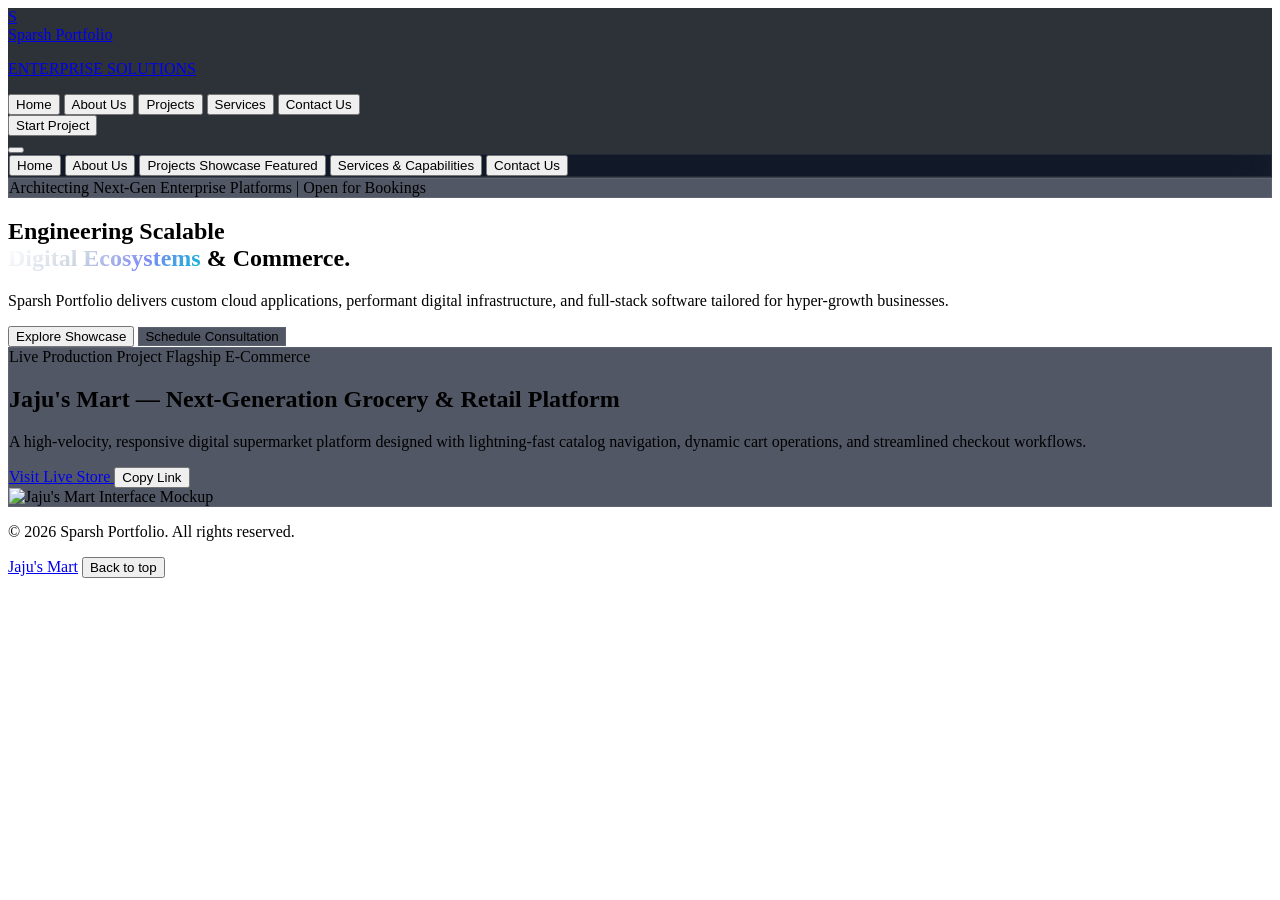
==== index.html @ bada1fed "Rename sparsh_portfolio_corporate_website.html to index.html" ====
<!DOCTYPE html>
<html lang="en" class="scroll-smooth dark">
<head>
  <meta charset="UTF-8">
  <meta name="viewport" content="width=device-width, initial-scale=1.0">
  <title>Sparsh Portfolio | Enterprise Software, Cloud & Digital Engineering Solutions</title>
  <meta name="description" content="Sparsh Portfolio - Delivering state-of-the-art enterprise software engineering, bespoke e-commerce ecosystems like Jaju's Mart, cloud architectures, and modern web applications.">
  <meta name="keywords" content="Sparsh Portfolio, Jaju's Mart, Web Development, Software Engineering, Full Stack, Cloud Solutions, Digital Engineering">
  <meta name="author" content="Sparsh Portfolio">
  
  <meta property="og:type" content="website">
  <meta property="og:title" content="Sparsh Portfolio | Enterprise Engineering & Solutions">
  <meta property="og:description" content="Explore cutting-edge digital experiences, e-commerce systems including Jaju's Mart, and cloud infrastructure engineered by Sparsh Portfolio.">
  <meta property="og:image" content="https://images.unsplash.com/photo-1518770660439-4636190af475?auto=format&fit=crop&w=1200&q=80">
  
  <meta name="twitter:card" content="summary_large_image">
  <meta name="twitter:title" content="Sparsh Portfolio | Enterprise Engineering & Solutions">
  <meta name="twitter:description" content="Explore custom cloud solutions, web platforms, and flagship systems like Jaju's Mart.">

  <link rel="icon" href="data:image/svg+xml,<svg xmlns=%22http://www.w3.org/2000/svg%22 viewBox=%220 0 100 100%22><text y=%22.9em%22 font-size=%2290%22>⚡</text></svg>">

  <link rel="preconnect" href="https://fonts.googleapis.com">
  <link rel="preconnect" href="https://fonts.gstatic.com" crossorigin>
  <link href="https://fonts.googleapis.com/css2?family=Inter:wght@300;400;500;600;700;800&family=Outfit:wght@500;600;700;800&display=swap" rel="stylesheet">
  
  <script src="https://cdn.tailwindcss.com"></script>
  <script>
    tailwind.config = {
      darkMode: 'class',
      theme: {
        extend: {
          fontFamily: {
            sans: ['Inter', 'sans-serif'],
            display: ['Outfit', 'sans-serif']
          },
          colors: {
            brand: {
              50: '#eef2ff',
              100: '#e0e7ff',
              400: '#818cf8',
              500: '#6366f1',
              600: '#4f46e5',
              700: '#4338ca',
              cyan: '#06b6d4',
              emerald: '#10b981',
              dark: '#090d16',
              card: '#0f172a',
              border: 'rgba(255, 255, 255, 0.08)'
            }
          },
          animation: {
            'pulse-slow': 'pulse 4s cubic-bezier(0.4, 0, 0.6, 1) infinite',
            'float': 'float 6s ease-in-out infinite',
            'glow': 'glow 3s ease-in-out infinite alternate'
          },
          keyframes: {
            float: {
              '0%, 100%': { transform: 'translateY(0px)' },
              '50%': { transform: 'translateY(-10px)' }
            },
            glow: {
              '0%': { boxShadow: '0 0 20px rgba(99, 102, 241, 0.2)' },
              '100%': { boxShadow: '0 0 35px rgba(6, 182, 212, 0.5)' }
            }
          }
        }
      }
    }
  </script>

  <script src="https://unpkg.com/lucide@latest"></script>

  <style>
    ::-webkit-scrollbar { width: 7px; }
    ::-webkit-scrollbar-track { background: #090d16; }
    ::-webkit-scrollbar-thumb { background: #334155; border-radius: 4px; }
    ::-webkit-scrollbar-thumb:hover { background: #6366f1; }
    
    .glass-card {
      background: rgba(15, 23, 42, 0.72);
      backdrop-filter: blur(16px);
      -webkit-backdrop-filter: blur(16px);
      border: 1px solid rgba(255, 255, 255, 0.07);
    }
    .glass-card-hover {
      transition: all 0.3s cubic-bezier(0.16, 1, 0.3, 1);
    }
    .glass-card-hover:hover {
      transform: translateY(-4px);
      border-color: rgba(99, 102, 241, 0.4);
      box-shadow: 0 16px 32px -8px rgba(99, 102, 241, 0.15);
    }
    .glass-nav {
      background: rgba(9, 13, 22, 0.85);
      backdrop-filter: blur(18px);
      -webkit-backdrop-filter: blur(18px);
      border-bottom: 1px solid rgba(255, 255, 255, 0.08);
    }
    .neon-text-gradient {
      background: linear-gradient(135deg, #ffffff 0%, #cbd5e1 40%, #818cf8 70%, #06b6d4 100%);
      -webkit-background-clip: text;
      -webkit-text-fill-color: transparent;
    }
    .page-section {
      display: none;
      opacity: 0;
      transform: translateY(12px) scale(0.99);
      transition: opacity 0.4s ease, transform 0.4s cubic-bezier(0.16, 1, 0.3, 1);
    }
    .page-section.active {
      display: block;
      opacity: 1;
      transform: translateY(0) scale(1);
    }
    .bg-grid-pattern {
      background-size: 38px 38px;
      background-image: 
        linear-gradient(to right, rgba(255, 255, 255, 0.025) 1px, transparent 1px),
        linear-gradient(to bottom, rgba(255, 255, 255, 0.025) 1px, transparent 1px);
    }
  </style>
</head>
<body class="bg-brand-dark text-slate-200 font-sans antialiased selection:bg-brand-500 selection:text-white min-h-screen flex flex-col relative overflow-x-hidden bg-grid-pattern">

  <div class="fixed top-0 left-1/4 w-[600px] h-[600px] bg-brand-600/10 rounded-full blur-[140px] pointer-events-none -z-10 animate-pulse-slow"></div>
  <div class="fixed bottom-10 right-10 w-[500px] h-[500px] bg-cyan-600/10 rounded-full blur-[140px] pointer-events-none -z-10"></div>

  <div id="toast-container" class="fixed top-20 right-4 md:right-8 z-50 flex flex-col gap-3 max-w-sm pointer-events-none"></div>

  <header class="sticky top-0 z-40 glass-nav transition-all duration-300">
    <div class="max-w-7xl mx-auto px-4 sm:px-6 lg:px-8">
      <div class="flex items-center justify-between h-20">
        
        <a href="#home" onclick="navigateTo('home'); return false;" class="flex items-center gap-3 group">
          <div class="w-11 h-11 rounded-xl bg-gradient-to-tr from-brand-600 via-indigo-500 to-cyan-400 p-[2px] shadow-lg shadow-brand-500/20 group-hover:scale-105 transition-transform duration-300">
            <div class="w-full h-full bg-slate-950 rounded-[10px] flex items-center justify-center">
              <span class="font-display font-extrabold text-xl text-transparent bg-clip-text bg-gradient-to-r from-brand-400 to-cyan-400">S</span>
            </div>
          </div>
          <div>
            <div class="flex items-center gap-1.5">
              <span class="font-display font-bold text-xl tracking-tight text-white group-hover:text-brand-400 transition-colors">Sparsh</span>
              <span class="text-xs px-2 py-0.5 rounded-full bg-cyan-500/10 border border-cyan-500/30 text-cyan-400 font-semibold tracking-wider uppercase">Portfolio</span>
            </div>
            <p class="text-[10px] text-slate-400 tracking-wider font-mono">ENTERPRISE SOLUTIONS</p>
          </div>
        </a>

        <nav class="hidden md:flex items-center p-1.5 rounded-full bg-slate-900/80 border border-white/10 shadow-inner">
          <button onclick="navigateTo('home')" data-nav="home" class="nav-link px-4 py-2 text-sm font-medium rounded-full transition-all duration-200 text-white bg-brand-600/30 border border-brand-500/30 shadow-sm">Home</button>
          <button onclick="navigateTo('about')" data-nav="about" class="nav-link px-4 py-2 text-sm font-medium rounded-full text-slate-300 hover:text-white transition-all duration-200">About Us</button>
          <button onclick="navigateTo('projects')" data-nav="projects" class="nav-link px-4 py-2 text-sm font-medium rounded-full text-slate-300 hover:text-white transition-all duration-200">Projects</button>
          <button onclick="navigateTo('services')" data-nav="services" class="nav-link px-4 py-2 text-sm font-medium rounded-full text-slate-300 hover:text-white transition-all duration-200">Services</button>
          <button onclick="navigateTo('contact')" data-nav="contact" class="nav-link px-4 py-2 text-sm font-medium rounded-full text-slate-300 hover:text-white transition-all duration-200 flex items-center gap-1.5">
            <span>Contact Us</span>
            <span class="w-2 h-2 rounded-full bg-emerald-400 animate-pulse"></span>
          </button>
        </nav>

        <div class="hidden lg:flex items-center gap-3">
          <button onclick="navigateTo('contact')" class="relative inline-flex items-center justify-center p-0.5 overflow-hidden text-sm font-semibold rounded-xl group bg-gradient-to-br from-brand-500 to-cyan-500 hover:from-brand-500 hover:to-cyan-400 text-white shadow-lg shadow-brand-500/20 hover:shadow-cyan-500/30 transition-all duration-300">
            <span class="relative px-5 py-2.5 transition-all ease-in duration-200 bg-slate-950 rounded-[10px] group-hover:bg-opacity-0 flex items-center gap-2">
              <span>Start Project</span>
              <i data-lucide="sparkles" class="w-4 h-4 text-cyan-400 group-hover:text-white transition-colors"></i>
            </span>
          </button>
        </div>

        <button id="mobile-toggle-btn" onclick="toggleMobileMenu()" class="md:hidden p-2 rounded-xl bg-slate-800 text-slate-300 hover:text-white focus:outline-none">
          <i data-lucide="menu" id="mobile-menu-icon" class="w-6 h-6"></i>
        </button>

      </div>
    </div>

    <div id="mobile-menu" class="hidden md:hidden glass-card border-b border-white/10 px-4 pt-3 pb-6 space-y-2">
      <button onclick="navigateTo('home'); toggleMobileMenu()" class="w-full text-left px-4 py-2.5 rounded-lg text-slate-200 hover:bg-white/5 font-medium flex items-center justify-between">
        <span>Home</span>
        <i data-lucide="home" class="w-4 h-4 text-slate-400"></i>
      </button>
      <button onclick="navigateTo('about'); toggleMobileMenu()" class="w-full text-left px-4 py-2.5 rounded-lg text-slate-200 hover:bg-white/5 font-medium flex items-center justify-between">
        <span>About Us</span>
        <i data-lucide="info" class="w-4 h-4 text-slate-400"></i>
      </button>
      <button onclick="navigateTo('projects'); toggleMobileMenu()" class="w-full text-left px-4 py-2.5 rounded-lg text-slate-200 hover:bg-white/5 font-medium flex items-center justify-between">
        <span>Projects Showcase</span>
        <span class="text-xs bg-brand-500/20 text-brand-300 px-2 py-0.5 rounded">Featured</span>
      </button>
      <button onclick="navigateTo('services'); toggleMobileMenu()" class="w-full text-left px-4 py-2.5 rounded-lg text-slate-200 hover:bg-white/5 font-medium flex items-center justify-between">
        <span>Services & Capabilities</span>
        <i data-lucide="layers" class="w-4 h-4 text-slate-400"></i>
      </button>
      <button onclick="navigateTo('contact'); toggleMobileMenu()" class="w-full text-left px-4 py-2.5 rounded-lg text-slate-200 hover:bg-white/5 font-medium flex items-center justify-between">
        <span class="flex items-center gap-2">
          <span>Contact Us</span>
          <span class="w-2 h-2 rounded-full bg-emerald-400"></span>
        </span>
        <i data-lucide="send" class="w-4 h-4 text-emerald-400"></i>
      </button>
    </div>
  </header>

  <main class="flex-grow">

    <!-- HOME PAGE -->
    <section id="page-home" class="page-section active max-w-7xl mx-auto px-4 sm:px-6 lg:px-8 py-10 md:py-20">
      <div class="flex justify-center mb-6">
        <div class="inline-flex items-center gap-2 px-4 py-1.5 rounded-full glass-card border border-brand-500/30 text-xs font-medium text-slate-300 shadow-sm animate-pulse-slow">
          <span class="flex h-2 w-2 relative">
            <span class="animate-ping absolute inline-flex h-full w-full rounded-full bg-emerald-400 opacity-75"></span>
            <span class="relative inline-flex rounded-full h-2 w-2 bg-emerald-500"></span>
          </span>
          <span>Architecting Next-Gen Enterprise Platforms</span>
          <span class="text-slate-500">|</span>
          <span class="text-brand-400 font-semibold flex items-center gap-1">Open for Bookings</span>
        </div>
      </div>

      <div class="text-center max-w-4xl mx-auto space-y-6">
        <h1 class="text-4xl sm:text-6xl lg:text-7xl font-display font-extrabold tracking-tight leading-tight">
          Engineering Scalable <br>
          <span class="neon-text-gradient">Digital Ecosystems</span> & Commerce.
        </h1>
        <p class="text-lg sm:text-xl text-slate-400 max-w-2xl mx-auto leading-relaxed">
          Sparsh Portfolio delivers custom cloud applications, performant digital infrastructure, and full-stack software tailored for hyper-growth businesses.
        </p>

        <div class="pt-4 flex flex-col sm:flex-row items-center justify-center gap-4">
          <button onclick="navigateTo('projects')" class="w-full sm:w-auto px-8 py-4 rounded-xl bg-gradient-to-r from-brand-600 via-indigo-600 to-cyan-500 text-white font-semibold shadow-xl shadow-brand-500/25 hover:shadow-cyan-500/40 hover:scale-[1.02] transition-all duration-300 flex items-center justify-center gap-2 group">
            <span>Explore Showcase</span>
            <i data-lucide="arrow-right" class="w-4 h-4 group-hover:translate-x-1 transition-transform"></i>
          </button>
          
          <button onclick="navigateTo('contact')" class="w-full sm:w-auto px-8 py-4 rounded-xl glass-card hover:bg-slate-800/80 border border-white/10 text-slate-200 font-semibold hover:border-brand-500/40 hover:text-white transition-all duration-300 flex items-center justify-center gap-2">
            <i data-lucide="message-square" class="w-4 h-4 text-cyan-400"></i>
            <span>Schedule Consultation</span>
          </button>
        </div>
      </div>

      <div class="mt-16 md:mt-24">
        <div class="relative p-1 rounded-3xl bg-gradient-to-r from-cyan-500/30 via-brand-500/30 to-purple-500/30">
          <div class="glass-card rounded-[22px] p-6 sm:p-10 relative overflow-hidden">
            <div class="grid grid-cols-1 lg:grid-cols-12 gap-8 items-center">
              <div class="lg:col-span-7 space-y-6">
                <div class="flex items-center gap-3 flex-wrap">
                  <span class="px-3 py-1 rounded-full text-xs font-bold uppercase tracking-wider bg-emerald-500/20 text-emerald-400 border border-emerald-500/30 flex items-center gap-1.5">
                    <span class="w-2 h-2 rounded-full bg-emerald-400 animate-ping"></span>
                    Live Production Project
                  </span>
                  <span class="px-3 py-1 rounded-full text-xs font-semibold bg-brand-500/20 text-brand-300 border border-brand-500/30">
                    Flagship E-Commerce
                  </span>
                </div>

                <h2 class="text-3xl sm:text-4xl font-display font-bold text-white tracking-tight">
                  Jaju's Mart — Next-Generation Grocery & Retail Platform
                </h2>

                <p class="text-slate-300 leading-relaxed text-sm sm:text-base">
                  A high-velocity, responsive digital supermarket platform designed with lightning-fast catalog navigation, dynamic cart operations, and streamlined checkout workflows.
                </p>

                <div class="flex flex-wrap items-center gap-3 pt-4">
                  <a href="https://jaju-s-mart.onrender.com" target="_blank" rel="noopener noreferrer" class="px-6 py-3 rounded-xl bg-gradient-to-r from-cyan-500 to-blue-600 text-white font-semibold text-sm shadow-lg shadow-cyan-500/20 hover:shadow-cyan-500/40 hover:scale-105 transition-all flex items-center gap-2">
                    <span>Visit Live Store</span>
                    <i data-lucide="external-link" class="w-4 h-4"></i>
                  </a>

                  <button onclick="copyProjectLink('https://jaju-s-mart.onrender.com')" class="px-4 py-3 rounded-xl bg-slate-900 hover:bg-slate-800 text-slate-400 hover:text-white text-sm border border-white/5 transition flex items-center gap-2">
                    <i data-lucide="copy" class="w-4 h-4"></i>
                    <span>Copy Link</span>
                  </button>
                </div>
              </div>

              <div class="lg:col-span-5">
                <div class="rounded-2xl overflow-hidden border border-white/10 bg-slate-950 p-3 shadow-2xl relative">
                  <div class="relative overflow-hidden rounded-xl aspect-[16/10] bg-slate-900">
                    <img 
                      src="https://images.unsplash.com/photo-1578916171728-46686eac8d58?auto=format&fit=crop&w=900&q=80" 
                      alt="Jaju's Mart Interface Mockup"
                      class="w-full h-full object-cover"
                    />
                  </div>
                </div>
              </div>
            </div>
          </div>
        </div>
      </div>
    </section>

    <!-- ABOUT PAGE -->
    <section id="page-about" class="page-section max-w-7xl mx-auto px-4 sm:px-6 lg:px-8 py-10 md:py-20">
      <div class="text-center max-w-3xl mx-auto mb-16">
        <span class="text-xs font-bold uppercase tracking-wider text-brand-400 px-3 py-1 rounded-full bg-brand-500/10 border border-brand-500/20">Our DNA</span>
        <h2 class="text-3xl sm:text-5xl font-display font-extrabold text-white mt-3 tracking-tight">Engineering Digital Mastery</h2>
        <p class="text-slate-400 mt-4 text-base sm:text-lg">
          We bridge bold technical ideas and high-performance production ecosystems.
        </p>
      </div>

      <div class="grid grid-cols-1 md:grid-cols-3 gap-8">
        <div class="glass-card p-8 rounded-2xl border border-white/5">
          <div class="w-12 h-12 rounded-xl bg-brand-500/20 text-brand-400 flex items-center justify-center mb-6">
            <i data-lucide="target" class="w-6 h-6"></i>
          </div>
          <h3 class="text-xl font-bold text-white mb-3">Our Mission</h3>
          <p class="text-slate-400 text-sm leading-relaxed">
            To empower modern retail, commerce, and enterprise brands through clean software code and fault-tolerant infrastructure.
          </p>
        </div>

        <div class="glass-card p-8 rounded-2xl border border-white/5">
          <div class="w-12 h-12 rounded-xl bg-cyan-500/20 text-cyan-400 flex items-center justify-center mb-6">
            <i data-lucide="cpu" class="w-6 h-6"></i>
          </div>
          <h3 class="text-xl font-bold text-white mb-3">Engineering Mindset</h3>
          <p class="text-slate-400 text-sm leading-relaxed">
            Zero-bloat codebases, high observability, edge caching, and scalable architecture.
          </p>
        </div>

        <div class="glass-card p-8 rounded-2xl border border-white/5">
          <div class="w-12 h-12 rounded-xl bg-emerald-500/20 text-emerald-400 flex items-center justify-center mb-6">
            <i data-lucide="users" class="w-6 h-6"></i>
          </div>
          <h3 class="text-xl font-bold text-white mb-3">Client Partnership</h3>
          <p class="text-slate-400 text-sm leading-relaxed">
            Direct communication, continuous deployment, and dependable engineering support.
          </p>
        </div>
      </div>
    </section>

    <!-- PROJECTS PAGE -->
    <section id="page-projects" class="page-section max-w-7xl mx-auto px-4 sm:px-6 lg:px-8 py-10 md:py-20">
      <div class="mb-12">
        <span class="text-xs font-bold uppercase tracking-wider text-cyan-400 px-3 py-1 rounded-full bg-cyan-500/10 border border-cyan-500/20">Portfolio Gallery</span>
        <h2 class="text-3xl sm:text-5xl font-display font-extrabold text-white mt-3 tracking-tight">Enterprise Case Studies</h2>
      </div>

      <div class="grid grid-cols-1 md:grid-cols-2 lg:grid-cols-3 gap-8">
        <div class="glass-card p-6 rounded-2xl border border-cyan-500/30 flex flex-col justify-between">
          <div>
            <div class="aspect-[16/10] overflow-hidden rounded-xl bg-slate-900 mb-4">
              <img src="https://images.unsplash.com/photo-1542838132-92c53300491e?auto=format&fit=crop&w=900&q=80" alt="Jaju's Mart" class="w-full h-full object-cover">
            </div>
            <h3 class="text-xl font-bold text-white">Jaju's Mart</h3>
            <p class="text-slate-300 text-sm mt-2">Full-featured online grocery & supermarket ecosystem designed for high speed and mobile usability.</p>
          </div>
          <div class="pt-6">
            <a href="https://jaju-s-mart.onrender.com" target="_blank" class="w-full py-2.5 px-3 rounded-xl bg-cyan-500/20 hover:bg-cyan-500/30 text-cyan-300 border border-cyan-500/40 text-xs font-semibold flex items-center justify-center gap-1.5 transition">
              <span>Open Live Platform</span>
              <i data-lucide="external-link" class="w-3.5 h-3.5"></i>
            </a>
          </div>
        </div>

        <div class="glass-card p-6 rounded-2xl border border-white/5 flex flex-col justify-between">
          <div>
            <div class="aspect-[16/10] overflow-hidden rounded-xl bg-slate-900 mb-4">
              <img src="https://images.unsplash.com/photo-1576091160399-112ba8d25d1d?auto=format&fit=crop&w=900&q=80" alt="Nova TeleHealth" class="w-full h-full object-cover">
            </div>
            <h3 class="text-xl font-bold text-white">Nova TeleHealth</h3>
            <p class="text-slate-300 text-sm mt-2">Real-time patient diagnostics platform with video consults and telemetry sync.</p>
          </div>
          <div class="pt-6">
            <button onclick="navigateTo('contact')" class="w-full py-2.5 px-3 rounded-xl bg-white/5 hover:bg-white/10 text-slate-300 text-xs font-semibold">Request Briefing</button>
          </div>
        </div>

        <div class="glass-card p-6 rounded-2xl border border-white/5 flex flex-col justify-between">
          <div>
            <div class="aspect-[16/10] overflow-hidden rounded-xl bg-slate-900 mb-4">
              <img src="https://images.unsplash.com/photo-1551288049-bebda4e38f71?auto=format&fit=crop&w=900&q=80" alt="Apex Capital" class="w-full h-full object-cover">
            </div>
            <h3 class="text-xl font-bold text-white">Apex Capital Ledger</h3>
            <p class="text-slate-300 text-sm mt-2">Algorithmic portfolio reconciliation and financial tracking tools.</p>
          </div>
          <div class="pt-6">
            <button onclick="navigateTo('contact')" class="w-full py-2.5 px-3 rounded-xl bg-white/5 hover:bg-white/10 text-slate-300 text-xs font-semibold">Request Demo</button>
          </div>
        </div>
      </div>
    </section>

    <!-- SERVICES PAGE -->
    <section id="page-services" class="page-section max-w-7xl mx-auto px-4 sm:px-6 lg:px-8 py-10 md:py-20">
      <div class="text-center max-w-3xl mx-auto mb-16">
        <span class="text-xs font-bold uppercase tracking-wider text-brand-400 px-3 py-1 rounded-full bg-brand-500/10 border border-brand-500/20">Capabilities</span>
        <h2 class="text-3xl sm:text-5xl font-display font-extrabold text-white mt-3 tracking-tight">Our Services</h2>
      </div>

      <div class="grid grid-cols-1 md:grid-cols-3 gap-8">
        <div class="glass-card p-8 rounded-2xl border border-white/5">
          <div class="w-12 h-12 rounded-xl bg-cyan-500/10 text-cyan-400 flex items-center justify-center mb-6">
            <i data-lucide="shopping-cart" class="w-6 h-6"></i>
          </div>
          <h3 class="text-xl font-bold text-white mb-2">E-Commerce Platforms</h3>
          <p class="text-slate-300 text-sm leading-relaxed">
            Custom online stores like <span class="text-cyan-400 font-semibold">Jaju's Mart</span> with payment processing and real-time inventory management.
          </p>
        </div>

        <div class="glass-card p-8 rounded-2xl border border-white/5">
          <div class="w-12 h-12 rounded-xl bg-brand-500/10 text-brand-400 flex items-center justify-center mb-6">
            <i data-lucide="code-2" class="w-6 h-6"></i>
          </div>
          <h3 class="text-xl font-bold text-white mb-2">Custom Web Apps</h3>
          <p class="text-slate-300 text-sm leading-relaxed">
            Interactive, responsive single-page applications and web dashboards built for performance.
          </p>
        </div>

        <div class="glass-card p-8 rounded-2xl border border-white/5">
          <div class="w-12 h-12 rounded-xl bg-emerald-500/10 text-emerald-400 flex items-center justify-center mb-6">
            <i data-lucide="cloud-lightning" class="w-6 h-6"></i>
          </div>
          <h3 class="text-xl font-bold text-white mb-2">Cloud & Deployments</h3>
          <p class="text-slate-300 text-sm leading-relaxed">
            Hosting configuration, custom domain setup, SSL, and automated CI/CD pipeline deployments.
          </p>
        </div>
      </div>
    </section>

    <!-- CONTACT US PAGE -->
    <section id="page-contact" class="page-section max-w-7xl mx-auto px-4 sm:px-6 lg:px-8 py-10 md:py-20">
      <div class="text-center max-w-3xl mx-auto mb-16">
        <span class="text-xs font-bold uppercase tracking-wider text-emerald-400 px-3 py-1 rounded-full bg-emerald-500/10 border border-emerald-500/20">Get In Touch</span>
        <h2 class="text-3xl sm:text-5xl font-display font-extrabold text-white mt-3 tracking-tight">Let's Discuss Your Project</h2>
        <p class="text-slate-400 mt-4 text-base">Fill out the form below to receive a fast reply directly from our team.</p>
      </div>

      <div class="grid grid-cols-1 lg:grid-cols-12 gap-10">
        
        <!-- Channels Info -->
        <div class="lg:col-span-5 space-y-6">
          <div class="glass-card p-6 sm:p-8 rounded-3xl border border-white/10 space-y-6">
            <h3 class="text-xl font-bold text-white flex items-center gap-2">
              <i data-lucide="headphones" class="w-5 h-5 text-cyan-400"></i>
              <span>Direct Channels</span>
            </h3>

            <div class="flex items-start gap-4 p-3.5 rounded-2xl bg-slate-900/60 border border-white/5">
              <div class="p-3 rounded-xl bg-brand-500/20 text-brand-400">
                <i data-lucide="mail" class="w-5 h-5"></i>
              </div>
              <div>
                <p class="text-xs text-slate-400">Direct Email</p>
                <a href="mailto:harshjaju07@gmail.com" class="text-sm font-semibold text-white hover:text-brand-300 transition">harshjaju07@gmail.com</a>
              </div>
            </div>

            <div class="flex items-start gap-4 p-3.5 rounded-2xl bg-slate-900/60 border border-white/5">
              <div class="p-3 rounded-xl bg-emerald-500/20 text-emerald-400">
                <i data-lucide="phone-call" class="w-5 h-5"></i>
              </div>
              <div>
                <p class="text-xs text-slate-400">Call / WhatsApp</p>
                <a href="https://wa.me/918302491321" target="_blank" class="text-sm font-semibold text-white hover:text-emerald-300 transition">+91 6350126800 / +91 8302491321</a>
              </div>
            </div>

            <a href="https://wa.me/918302491321?text=Hello%20Sparsh%20Portfolio,%20I%20am%20interested%20in%20your%20services" target="_blank" class="w-full py-3.5 px-4 rounded-xl bg-emerald-600 hover:bg-emerald-500 text-white font-semibold text-sm shadow-lg shadow-emerald-600/30 flex items-center justify-center gap-2 transition">
              <i data-lucide="message-circle" class="w-4 h-4"></i>
              <span>Instant Chat on WhatsApp</span>
            </a>
          </div>
        </div>

        <!-- Working Form -->
        <div class="lg:col-span-7">
          <div class="glass-card p-6 sm:p-10 rounded-3xl border border-white/10 shadow-2xl relative">
            <h3 class="text-2xl font-display font-bold text-white mb-2">Send an Inquiry</h3>
            <p class="text-xs sm:text-sm text-slate-400 mb-8">Direct notification enabled to harshjaju07@gmail.com</p>

            <form action="https://formsubmit.co/harshjaju07@gmail.com" method="POST" class="space-y-5">
              
              <!-- Required FormSubmit Hidden Fields -->
              <input type="hidden" name="_captcha" value="false">
              <input type="hidden" name="_template" value="table">
              <input type="hidden" name="_subject" value="New Inquiry from Sparsh Portfolio!">

              <div class="grid grid-cols-1 sm:grid-cols-2 gap-5">
                <div class="space-y-1.5">
                  <label class="block text-xs font-semibold text-slate-300 uppercase tracking-wider">Your Full Name *</label>
                  <input 
                    type="text" 
                    name="Name" 
                    required 
                    placeholder="e.g. Sparsh Sharma" 
                    class="w-full px-4 py-3 rounded-xl bg-slate-900/90 border border-white/10 text-white placeholder-slate-500 text-sm focus:outline-none focus:border-brand-500"
                  >
                </div>

                <div class="space-y-1.5">
                  <label class="block text-xs font-semibold text-slate-300 uppercase tracking-wider">Email Address *</label>
                  <input 
                    type="email" 
                    name="Email" 
                    required 
                    placeholder="client@example.com" 
                    class="w-full px-4 py-3 rounded-xl bg-slate-900/90 border border-white/10 text-white placeholder-slate-500 text-sm focus:outline-none focus:border-brand-500"
                  >
                </div>
              </div>

              <div class="grid grid-cols-1 sm:grid-cols-2 gap-5">
                <div class="space-y-1.5">
                  <label class="block text-xs font-semibold text-slate-300 uppercase tracking-wider">Phone / WhatsApp</label>
                  <input 
                    type="tel" 
                    name="Phone" 
                    placeholder="+91 8302491321" 
                    class="w-full px-4 py-3 rounded-xl bg-slate-900/90 border border-white/10 text-white placeholder-slate-500 text-sm focus:outline-none focus:border-brand-500"
                  >
                </div>

                <div class="space-y-1.5">
                  <label class="block text-xs font-semibold text-slate-300 uppercase tracking-wider">Service Needed</label>
                  <select 
                    name="Service" 
                    class="w-full px-4 py-3 rounded-xl bg-slate-900/90 border border-white/10 text-white text-sm focus:outline-none focus:border-brand-500"
                  >
                    <option value="E-Commerce Store (like Jaju's Mart)">E-Commerce Store (like Jaju's Mart)</option>
                    <option value="Enterprise Web App Development">Enterprise Web App Development</option>
                    <option value="Cloud Architecture & DevOps">Cloud Architecture & DevOps</option>
                    <option value="General Consultation">General Technical Consultation</option>
                  </select>
                </div>
              </div>

              <div class="space-y-1.5">
                <label class="block text-xs font-semibold text-slate-300 uppercase tracking-wider">Project Subject *</label>
                <input 
                  type="text" 
                  name="Subject" 
                  required 
                  placeholder="E.g., New Web Application Request" 
                  class="w-full px-4 py-3 rounded-xl bg-slate-900/90 border border-white/10 text-white placeholder-slate-500 text-sm focus:outline-none focus:border-brand-500"
                >
              </div>

              <div class="space-y-1.5">
                <label class="block text-xs font-semibold text-slate-300 uppercase tracking-wider">Project Brief *</label>
                <textarea 
                  name="Message" 
                  rows="4" 
                  required 
                  placeholder="Tell us about the project goals, timeline, and requirements..." 
                  class="w-full px-4 py-3 rounded-xl bg-slate-900/90 border border-white/10 text-white placeholder-slate-500 text-sm focus:outline-none focus:border-brand-500"
                ></textarea>
              </div>

              <div class="pt-3">
                <button 
                  type="submit" 
                  class="w-full py-4 rounded-xl bg-gradient-to-r from-brand-600 via-indigo-600 to-cyan-500 hover:from-brand-500 hover:to-cyan-400 text-white font-bold text-sm tracking-wide shadow-xl shadow-brand-500/25 hover:shadow-cyan-500/35 transition-all duration-300 flex items-center justify-center gap-2 group"
                >
                  <span>Transmit Request to Engineering Lead</span>
                  <i data-lucide="send" class="w-4 h-4 group-hover:translate-x-1 transition-transform"></i>
                </button>
              </div>

            </form>
          </div>
        </div>

      </div>
    </section>

  </main>

  <footer class="border-t border-white/10 bg-slate-950/80 backdrop-blur-xl mt-20">
    <div class="max-w-7xl mx-auto px-4 sm:px-6 lg:px-8 py-12 flex flex-col sm:flex-row items-center justify-between gap-4 text-xs text-slate-500">
      <p>© 2026 Sparsh Portfolio. All rights reserved.</p>
      <div class="flex items-center gap-4">
        <a href="https://jaju-s-mart.onrender.com" target="_blank" class="text-cyan-400 hover:underline">Jaju's Mart</a>
        <button onclick="window.scrollTo({top: 0, behavior: 'smooth'})" class="hover:text-white transition flex items-center gap-1">
          <span>Back to top</span>
          <i data-lucide="arrow-up" class="w-3.5 h-3.5"></i>
        </button>
      </div>
    </div>
  </footer>

  <script>
    lucide.createIcons();

    function navigateTo(pageId) {
      const validPages = ['home', 'about', 'projects', 'services', 'contact'];
      if (!validPages.includes(pageId)) pageId = 'home';

      validPages.forEach(p => {
        const el = document.getElementById(`page-${p}`);
        if (el) {
          if (p === pageId) {
            el.classList.add('active');
          } else {
            el.classList.remove('active');
          }
        }
      });

      document.querySelectorAll('.nav-link').forEach(btn => {
        const target = btn.getAttribute('data-nav');
        if (target === pageId) {
          btn.className = 'nav-link px-4 py-2 text-sm font-medium rounded-full transition-all duration-200 text-white bg-brand-600/40 border border-brand-500/40 shadow-sm';
        } else {
          btn.className = 'nav-link px-4 py-2 text-sm font-medium rounded-full text-slate-300 hover:text-white transition-all duration-200';
        }
      });

      window.scrollTo({ top: 0, behavior: 'smooth' });

      if (window.location.hash !== `#${pageId}`) {
        history.pushState(null, null, `#${pageId}`);
      }

      lucide.createIcons();
    }

    window.addEventListener('popstate', () => {
      const hash = window.location.hash.replace('#', '') || 'home';
      navigateTo(hash);
    });

    function copyProjectLink(url) {
      const textarea = document.createElement("textarea");
      textarea.value = url;
      textarea.style.position = "fixed";
      textarea.style.opacity = "0";
      document.body.appendChild(textarea);
      textarea.select();
      document.execCommand("copy");
      document.body.removeChild(textarea);
      alert("Link copied: " + url);
    }

    function toggleMobileMenu() {
      document.getElementById('mobile-menu').classList.toggle('hidden');
    }

    window.addEventListener('DOMContentLoaded', () => {
      const initialHash = window.location.hash.replace('#', '') || 'home';
      navigateTo(initialHash);
    });
  </script>

</body>
</html>
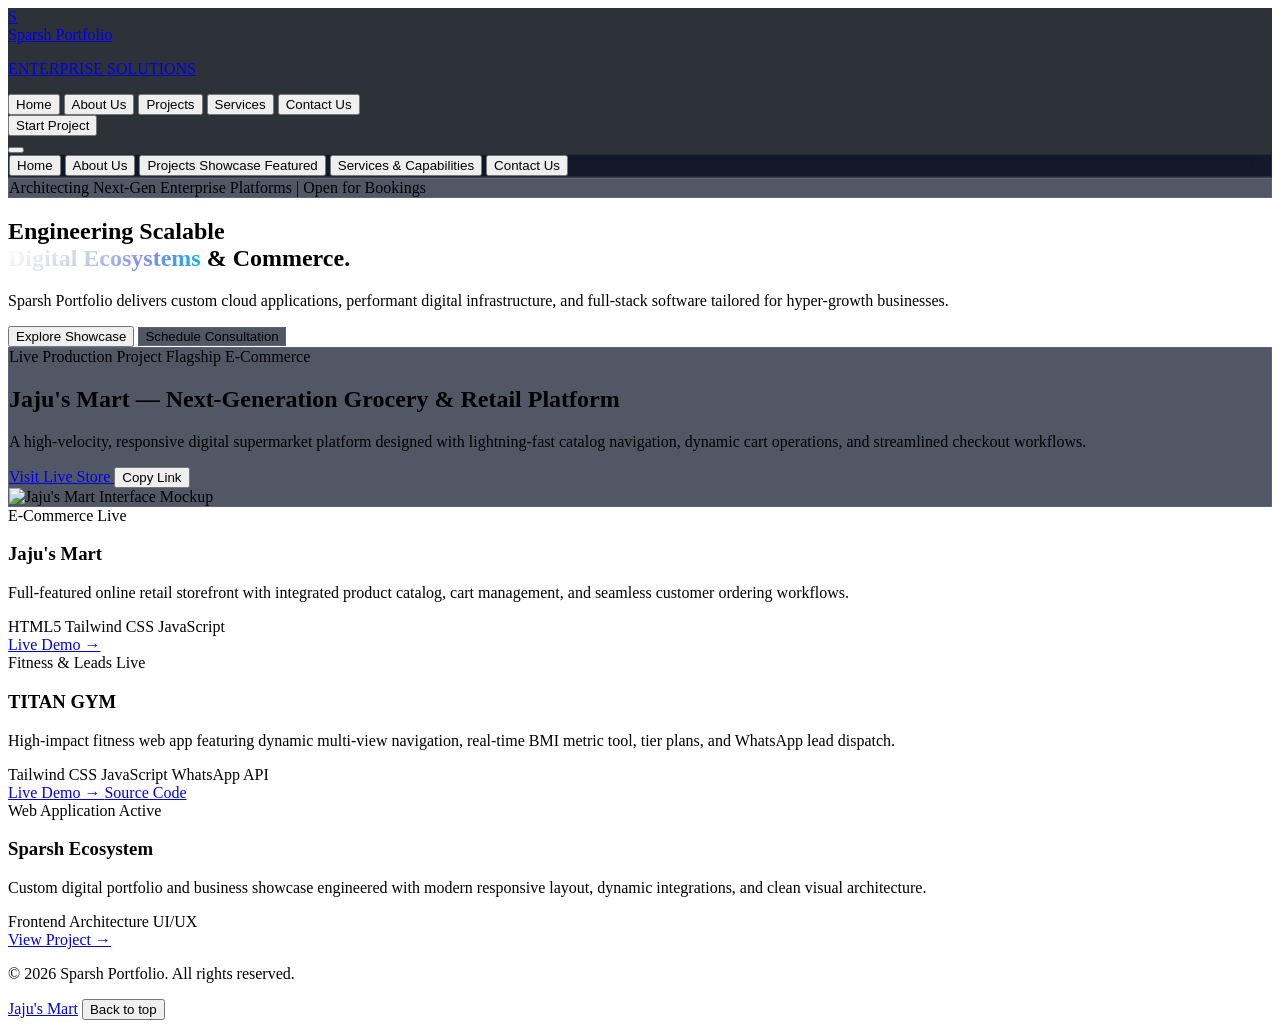
==== commit 4773663d: "Revise project descriptions and structure in index.html" ====
--- a/index.html
+++ b/index.html
@@ -334,55 +334,95 @@
       </div>
     </section>
 
-    <!-- PROJECTS PAGE -->
-    <section id="page-projects" class="page-section max-w-7xl mx-auto px-4 sm:px-6 lg:px-8 py-10 md:py-20">
-      <div class="mb-12">
-        <span class="text-xs font-bold uppercase tracking-wider text-cyan-400 px-3 py-1 rounded-full bg-cyan-500/10 border border-cyan-500/20">Portfolio Gallery</span>
-        <h2 class="text-3xl sm:text-5xl font-display font-extrabold text-white mt-3 tracking-tight">Enterprise Case Studies</h2>
-      </div>
-
-      <div class="grid grid-cols-1 md:grid-cols-2 lg:grid-cols-3 gap-8">
-        <div class="glass-card p-6 rounded-2xl border border-cyan-500/30 flex flex-col justify-between">
+   <!-- PROJECTS GRID (3 Equal Cards with Identical Texture & Size) -->
+      <div class="grid grid-cols-1 md:grid-cols-2 lg:grid-cols-3 gap-6 items-stretch">
+
+        <!-- 1. JAJU'S MART -->
+        <div class="rounded-2xl border border-zinc-800 bg-zinc-900/60 backdrop-blur-sm p-6 flex flex-col justify-between hover:border-cyan-500/50 transition-all duration-300 group shadow-lg shadow-black/40">
           <div>
-            <div class="aspect-[16/10] overflow-hidden rounded-xl bg-slate-900 mb-4">
-              <img src="https://images.unsplash.com/photo-1542838132-92c53300491e?auto=format&fit=crop&w=900&q=80" alt="Jaju's Mart" class="w-full h-full object-cover">
-            </div>
-            <h3 class="text-xl font-bold text-white">Jaju's Mart</h3>
-            <p class="text-slate-300 text-sm mt-2">Full-featured online grocery & supermarket ecosystem designed for high speed and mobile usability.</p>
-          </div>
-          <div class="pt-6">
-            <a href="https://jaju-s-mart.onrender.com" target="_blank" class="w-full py-2.5 px-3 rounded-xl bg-cyan-500/20 hover:bg-cyan-500/30 text-cyan-300 border border-cyan-500/40 text-xs font-semibold flex items-center justify-center gap-1.5 transition">
-              <span>Open Live Platform</span>
-              <i data-lucide="external-link" class="w-3.5 h-3.5"></i>
+            <div class="flex items-center justify-between mb-4">
+              <span class="text-[11px] font-bold uppercase tracking-wider px-2.5 py-1 rounded bg-cyan-500/10 text-cyan-400 border border-cyan-500/20">
+                E-Commerce
+              </span>
+              <span class="text-xs text-zinc-500 font-semibold">Live</span>
+            </div>
+            <h3 class="text-xl font-bold text-white group-hover:text-cyan-400 transition-colors mb-2">
+              Jaju's Mart
+            </h3>
+            <p class="text-zinc-400 text-sm leading-relaxed mb-6">
+              Full-featured online retail storefront with integrated product catalog, cart management, and seamless customer ordering workflows.
+            </p>
+            <div class="flex flex-wrap gap-2 mb-6 text-xs text-zinc-400">
+              <span class="px-2.5 py-1 rounded-md bg-zinc-800/80 border border-zinc-700/60">HTML5</span>
+              <span class="px-2.5 py-1 rounded-md bg-zinc-800/80 border border-zinc-700/60">Tailwind CSS</span>
+              <span class="px-2.5 py-1 rounded-md bg-zinc-800/80 border border-zinc-700/60">JavaScript</span>
+            </div>
+          </div>
+          <div class="flex items-center gap-4 pt-4 border-t border-zinc-800">
+            <a href="https://jajus-mart.onrender.com" target="_blank" class="inline-flex items-center gap-1.5 text-xs font-bold uppercase tracking-wider text-cyan-400 hover:text-cyan-300 transition-colors">
+              Live Demo &rarr;
             </a>
           </div>
         </div>
 
-        <div class="glass-card p-6 rounded-2xl border border-white/5 flex flex-col justify-between">
+        <!-- 2. TITAN GYM -->
+        <div class="rounded-2xl border border-zinc-800 bg-zinc-900/60 backdrop-blur-sm p-6 flex flex-col justify-between hover:border-cyan-500/50 transition-all duration-300 group shadow-lg shadow-black/40">
           <div>
-            <div class="aspect-[16/10] overflow-hidden rounded-xl bg-slate-900 mb-4">
-              <img src="https://images.unsplash.com/photo-1576091160399-112ba8d25d1d?auto=format&fit=crop&w=900&q=80" alt="Nova TeleHealth" class="w-full h-full object-cover">
-            </div>
-            <h3 class="text-xl font-bold text-white">Nova TeleHealth</h3>
-            <p class="text-slate-300 text-sm mt-2">Real-time patient diagnostics platform with video consults and telemetry sync.</p>
-          </div>
-          <div class="pt-6">
-            <button onclick="navigateTo('contact')" class="w-full py-2.5 px-3 rounded-xl bg-white/5 hover:bg-white/10 text-slate-300 text-xs font-semibold">Request Briefing</button>
-          </div>
-        </div>
-
-        <div class="glass-card p-6 rounded-2xl border border-white/5 flex flex-col justify-between">
+            <div class="flex items-center justify-between mb-4">
+              <span class="text-[11px] font-bold uppercase tracking-wider px-2.5 py-1 rounded bg-cyan-500/10 text-cyan-400 border border-cyan-500/20">
+                Fitness & Leads
+              </span>
+              <span class="text-xs text-zinc-500 font-semibold">Live</span>
+            </div>
+            <h3 class="text-xl font-bold text-white group-hover:text-cyan-400 transition-colors mb-2">
+              TITAN GYM
+            </h3>
+            <p class="text-zinc-400 text-sm leading-relaxed mb-6">
+              High-impact fitness web app featuring dynamic multi-view navigation, real-time BMI metric tool, tier plans, and WhatsApp lead dispatch.
+            </p>
+            <div class="flex flex-wrap gap-2 mb-6 text-xs text-zinc-400">
+              <span class="px-2.5 py-1 rounded-md bg-zinc-800/80 border border-zinc-700/60">Tailwind CSS</span>
+              <span class="px-2.5 py-1 rounded-md bg-zinc-800/80 border border-zinc-700/60">JavaScript</span>
+              <span class="px-2.5 py-1 rounded-md bg-zinc-800/80 border border-zinc-700/60">WhatsApp API</span>
+            </div>
+          </div>
+          <div class="flex items-center gap-4 pt-4 border-t border-zinc-800">
+            <a href="https://titan-gym-pha0.onrender.com" target="_blank" class="inline-flex items-center gap-1.5 text-xs font-bold uppercase tracking-wider text-cyan-400 hover:text-cyan-300 transition-colors">
+              Live Demo &rarr;
+            </a>
+            <a href="https://github.com/harsh-web-developer077/TITAN-GYM" target="_blank" class="inline-flex items-center gap-1.5 text-xs font-bold uppercase tracking-wider text-zinc-400 hover:text-white transition-colors">
+              Source Code
+            </a>
+          </div>
+        </div>
+
+        <!-- 3. PROJECT THREE -->
+        <div class="rounded-2xl border border-zinc-800 bg-zinc-900/60 backdrop-blur-sm p-6 flex flex-col justify-between hover:border-cyan-500/50 transition-all duration-300 group shadow-lg shadow-black/40">
           <div>
-            <div class="aspect-[16/10] overflow-hidden rounded-xl bg-slate-900 mb-4">
-              <img src="https://images.unsplash.com/photo-1551288049-bebda4e38f71?auto=format&fit=crop&w=900&q=80" alt="Apex Capital" class="w-full h-full object-cover">
-            </div>
-            <h3 class="text-xl font-bold text-white">Apex Capital Ledger</h3>
-            <p class="text-slate-300 text-sm mt-2">Algorithmic portfolio reconciliation and financial tracking tools.</p>
-          </div>
-          <div class="pt-6">
-            <button onclick="navigateTo('contact')" class="w-full py-2.5 px-3 rounded-xl bg-white/5 hover:bg-white/10 text-slate-300 text-xs font-semibold">Request Demo</button>
-          </div>
-        </div>
+            <div class="flex items-center justify-between mb-4">
+              <span class="text-[11px] font-bold uppercase tracking-wider px-2.5 py-1 rounded bg-cyan-500/10 text-cyan-400 border border-cyan-500/20">
+                Web Application
+              </span>
+              <span class="text-xs text-zinc-500 font-semibold">Active</span>
+            </div>
+            <h3 class="text-xl font-bold text-white group-hover:text-cyan-400 transition-colors mb-2">
+              Sparsh Ecosystem
+            </h3>
+            <p class="text-zinc-400 text-sm leading-relaxed mb-6">
+              Custom digital portfolio and business showcase engineered with modern responsive layout, dynamic integrations, and clean visual architecture.
+            </p>
+            <div class="flex flex-wrap gap-2 mb-6 text-xs text-zinc-400">
+              <span class="px-2.5 py-1 rounded-md bg-zinc-800/80 border border-zinc-700/60">Frontend Architecture</span>
+              <span class="px-2.5 py-1 rounded-md bg-zinc-800/80 border border-zinc-700/60">UI/UX</span>
+            </div>
+          </div>
+          <div class="flex items-center gap-4 pt-4 border-t border-zinc-800">
+            <a href="#" class="inline-flex items-center gap-1.5 text-xs font-bold uppercase tracking-wider text-cyan-400 hover:text-cyan-300 transition-colors">
+              View Project &rarr;
+            </a>
+          </div>
+        </div>
+
       </div>
     </section>
 
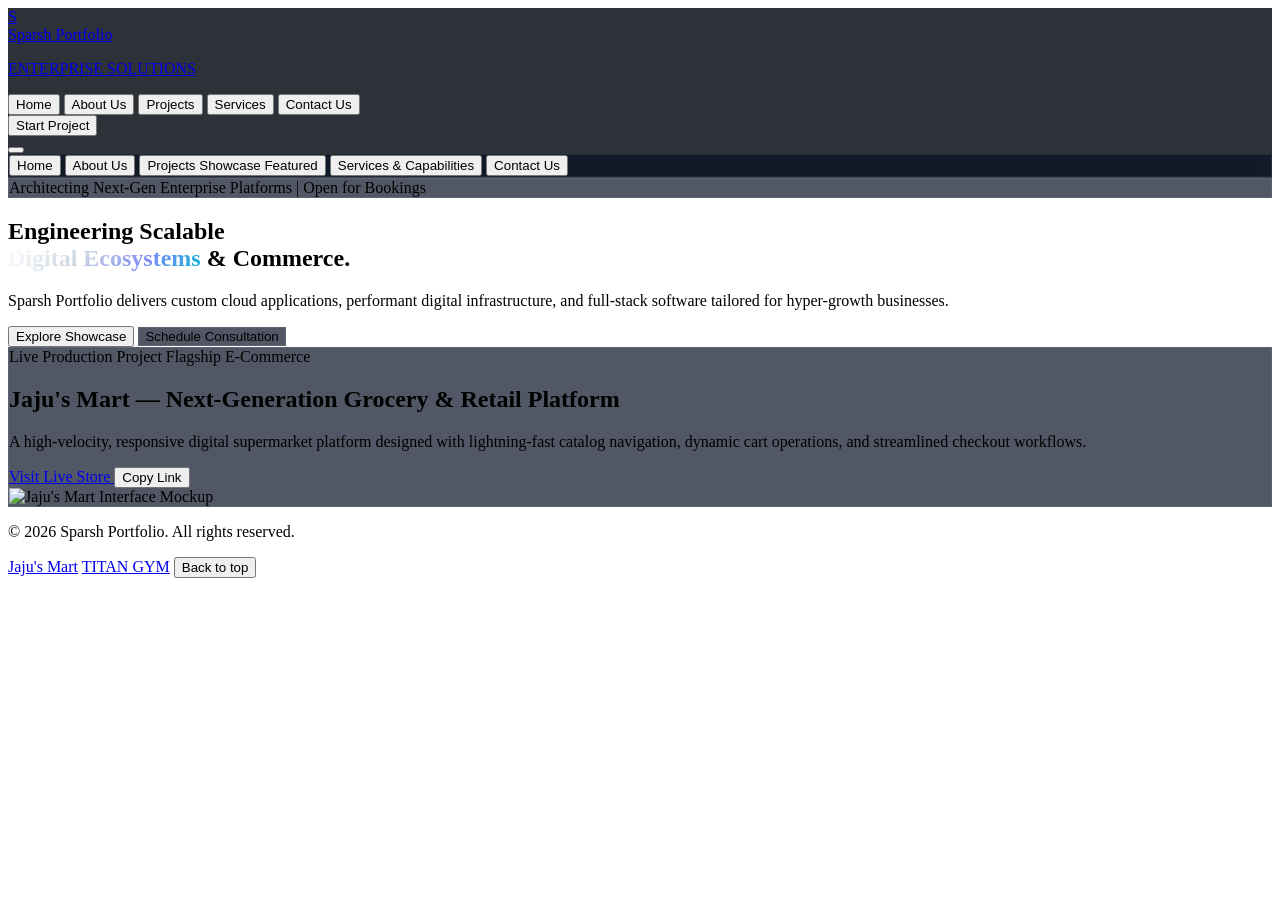
==== commit e0fc6413: "Update project details for Jaju's Mart and TITAN GYM" ====
--- a/index.html
+++ b/index.html
@@ -4,8 +4,8 @@
   <meta charset="UTF-8">
   <meta name="viewport" content="width=device-width, initial-scale=1.0">
   <title>Sparsh Portfolio | Enterprise Software, Cloud & Digital Engineering Solutions</title>
-  <meta name="description" content="Sparsh Portfolio - Delivering state-of-the-art enterprise software engineering, bespoke e-commerce ecosystems like Jaju's Mart, cloud architectures, and modern web applications.">
-  <meta name="keywords" content="Sparsh Portfolio, Jaju's Mart, Web Development, Software Engineering, Full Stack, Cloud Solutions, Digital Engineering">
+  <meta name="description" content="Sparsh Portfolio - Delivering state-of-the-art enterprise software engineering, bespoke e-commerce ecosystems like Jaju's Mart, TITAN GYM, cloud architectures, and modern web applications.">
+  <meta name="keywords" content="Sparsh Portfolio, Jaju's Mart, TITAN GYM, Web Development, Software Engineering, Full Stack, Cloud Solutions, Digital Engineering">
   <meta name="author" content="Sparsh Portfolio">
   
   <meta property="og:type" content="website">
@@ -15,7 +15,7 @@
   
   <meta name="twitter:card" content="summary_large_image">
   <meta name="twitter:title" content="Sparsh Portfolio | Enterprise Engineering & Solutions">
-  <meta name="twitter:description" content="Explore custom cloud solutions, web platforms, and flagship systems like Jaju's Mart.">
+  <meta name="twitter:description" content="Explore custom cloud solutions, web platforms, and flagship systems like Jaju's Mart and TITAN GYM.">
 
   <link rel="icon" href="data:image/svg+xml,<svg xmlns=%22http://www.w3.org/2000/svg%22 viewBox=%220 0 100 100%22><text y=%22.9em%22 font-size=%2290%22>⚡</text></svg>">
 
@@ -334,91 +334,91 @@
       </div>
     </section>
 
-   <!-- PROJECTS GRID (3 Equal Cards with Identical Texture & Size) -->
-      <div class="grid grid-cols-1 md:grid-cols-2 lg:grid-cols-3 gap-6 items-stretch">
+    <!-- PROJECTS SHOWCASE PAGE -->
+    <section id="page-projects" class="page-section max-w-7xl mx-auto px-4 sm:px-6 lg:px-8 py-10 md:py-20">
+      <div class="text-center max-w-3xl mx-auto mb-16">
+        <span class="text-xs font-bold uppercase tracking-wider text-cyan-400 px-3 py-1 rounded-full bg-cyan-500/10 border border-cyan-500/20">Production Portfolio</span>
+        <h2 class="text-3xl sm:text-5xl font-display font-extrabold text-white mt-3 tracking-tight">Engineered Solutions</h2>
+        <p class="text-slate-400 mt-4 text-base sm:text-lg">
+          Live enterprise platforms, custom storefronts, and conversion-focused web architectures.
+        </p>
+      </div>
+
+      <!-- PROJECTS GRID (Perfect Symmetric 2-Column Responsive Layout) -->
+      <div class="grid grid-cols-1 md:grid-cols-2 gap-8 items-stretch">
 
         <!-- 1. JAJU'S MART -->
-        <div class="rounded-2xl border border-zinc-800 bg-zinc-900/60 backdrop-blur-sm p-6 flex flex-col justify-between hover:border-cyan-500/50 transition-all duration-300 group shadow-lg shadow-black/40">
+        <div class="glass-card glass-card-hover rounded-3xl p-8 flex flex-col justify-between h-full border border-white/10 group">
           <div>
-            <div class="flex items-center justify-between mb-4">
-              <span class="text-[11px] font-bold uppercase tracking-wider px-2.5 py-1 rounded bg-cyan-500/10 text-cyan-400 border border-cyan-500/20">
-                E-Commerce
+            <div class="flex items-center justify-between mb-5">
+              <span class="text-xs font-bold uppercase tracking-wider px-3 py-1 rounded-full bg-cyan-500/10 text-cyan-400 border border-cyan-500/30 flex items-center gap-1.5">
+                <span class="w-2 h-2 rounded-full bg-cyan-400"></span> E-Commerce Platform
               </span>
-              <span class="text-xs text-zinc-500 font-semibold">Live</span>
-            </div>
-            <h3 class="text-xl font-bold text-white group-hover:text-cyan-400 transition-colors mb-2">
+              <span class="text-xs font-mono text-slate-500">Live Production</span>
+            </div>
+
+            <h3 class="text-2xl font-display font-bold text-white group-hover:text-cyan-400 transition-colors mb-3">
               Jaju's Mart
             </h3>
-            <p class="text-zinc-400 text-sm leading-relaxed mb-6">
-              Full-featured online retail storefront with integrated product catalog, cart management, and seamless customer ordering workflows.
+
+            <p class="text-slate-300 text-sm leading-relaxed mb-6">
+              Full-scale responsive supermarket storefront engineered with lightning-fast catalog browsing, reactive shopping cart state, and direct checkout workflows.
             </p>
-            <div class="flex flex-wrap gap-2 mb-6 text-xs text-zinc-400">
-              <span class="px-2.5 py-1 rounded-md bg-zinc-800/80 border border-zinc-700/60">HTML5</span>
-              <span class="px-2.5 py-1 rounded-md bg-zinc-800/80 border border-zinc-700/60">Tailwind CSS</span>
-              <span class="px-2.5 py-1 rounded-md bg-zinc-800/80 border border-zinc-700/60">JavaScript</span>
-            </div>
-          </div>
-          <div class="flex items-center gap-4 pt-4 border-t border-zinc-800">
-            <a href="https://jajus-mart.onrender.com" target="_blank" class="inline-flex items-center gap-1.5 text-xs font-bold uppercase tracking-wider text-cyan-400 hover:text-cyan-300 transition-colors">
-              Live Demo &rarr;
+
+            <div class="flex flex-wrap gap-2 mb-8">
+              <span class="px-3 py-1 rounded-lg bg-slate-900/80 border border-white/5 text-xs text-slate-300 font-mono">Tailwind CSS</span>
+              <span class="px-3 py-1 rounded-lg bg-slate-900/80 border border-white/5 text-xs text-slate-300 font-mono">JavaScript ES6</span>
+              <span class="px-3 py-1 rounded-lg bg-slate-900/80 border border-white/5 text-xs text-slate-300 font-mono">Cart Engine</span>
+              <span class="px-3 py-1 rounded-lg bg-slate-900/80 border border-white/5 text-xs text-slate-300 font-mono">Render CDN</span>
+            </div>
+          </div>
+
+          <div class="pt-5 border-t border-white/10 flex items-center justify-between">
+            <a href="https://jaju-s-mart.onrender.com" target="_blank" rel="noopener noreferrer" class="inline-flex items-center gap-2 px-5 py-2.5 rounded-xl bg-gradient-to-r from-brand-600 to-cyan-500 text-white font-semibold text-xs tracking-wider uppercase hover:opacity-95 transition-all shadow-md shadow-cyan-500/20">
+              <span>Live Store</span>
+              <i data-lucide="external-link" class="w-3.5 h-3.5"></i>
             </a>
+            <button onclick="copyProjectLink('https://jaju-s-mart.onrender.com')" class="text-xs text-slate-400 hover:text-white transition flex items-center gap-1">
+              <i data-lucide="copy" class="w-3.5 h-3.5"></i>
+              <span>Copy Link</span>
+            </button>
           </div>
         </div>
 
         <!-- 2. TITAN GYM -->
-        <div class="rounded-2xl border border-zinc-800 bg-zinc-900/60 backdrop-blur-sm p-6 flex flex-col justify-between hover:border-cyan-500/50 transition-all duration-300 group shadow-lg shadow-black/40">
+        <div class="glass-card glass-card-hover rounded-3xl p-8 flex flex-col justify-between h-full border border-white/10 group">
           <div>
-            <div class="flex items-center justify-between mb-4">
-              <span class="text-[11px] font-bold uppercase tracking-wider px-2.5 py-1 rounded bg-cyan-500/10 text-cyan-400 border border-cyan-500/20">
-                Fitness & Leads
+            <div class="flex items-center justify-between mb-5">
+              <span class="text-xs font-bold uppercase tracking-wider px-3 py-1 rounded-full bg-brand-500/10 text-brand-300 border border-brand-500/30 flex items-center gap-1.5">
+                <span class="w-2 h-2 rounded-full bg-brand-400"></span> Fitness & Lead Acquisition
               </span>
-              <span class="text-xs text-zinc-500 font-semibold">Live</span>
-            </div>
-            <h3 class="text-xl font-bold text-white group-hover:text-cyan-400 transition-colors mb-2">
+              <span class="text-xs font-mono text-slate-500">Live Production</span>
+            </div>
+
+            <h3 class="text-2xl font-display font-bold text-white group-hover:text-brand-300 transition-colors mb-3">
               TITAN GYM
             </h3>
-            <p class="text-zinc-400 text-sm leading-relaxed mb-6">
-              High-impact fitness web app featuring dynamic multi-view navigation, real-time BMI metric tool, tier plans, and WhatsApp lead dispatch.
+
+            <p class="text-slate-300 text-sm leading-relaxed mb-6">
+              High-impact industrial fitness web app with zero-scroll dynamic multi-view architecture, real-time baseline BMI metric calculator, tiered memberships, and direct WhatsApp lead dispatch.
             </p>
-            <div class="flex flex-wrap gap-2 mb-6 text-xs text-zinc-400">
-              <span class="px-2.5 py-1 rounded-md bg-zinc-800/80 border border-zinc-700/60">Tailwind CSS</span>
-              <span class="px-2.5 py-1 rounded-md bg-zinc-800/80 border border-zinc-700/60">JavaScript</span>
-              <span class="px-2.5 py-1 rounded-md bg-zinc-800/80 border border-zinc-700/60">WhatsApp API</span>
-            </div>
-          </div>
-          <div class="flex items-center gap-4 pt-4 border-t border-zinc-800">
-            <a href="https://titan-gym-pha0.onrender.com" target="_blank" class="inline-flex items-center gap-1.5 text-xs font-bold uppercase tracking-wider text-cyan-400 hover:text-cyan-300 transition-colors">
-              Live Demo &rarr;
+
+            <div class="flex flex-wrap gap-2 mb-8">
+              <span class="px-3 py-1 rounded-lg bg-slate-900/80 border border-white/5 text-xs text-slate-300 font-mono">Tailwind CSS</span>
+              <span class="px-3 py-1 rounded-lg bg-slate-900/80 border border-white/5 text-xs text-slate-300 font-mono">Dynamic Views</span>
+              <span class="px-3 py-1 rounded-lg bg-slate-900/80 border border-white/5 text-xs text-slate-300 font-mono">WhatsApp API</span>
+              <span class="px-3 py-1 rounded-lg bg-slate-900/80 border border-white/5 text-xs text-slate-300 font-mono">SEO Meta</span>
+            </div>
+          </div>
+
+          <div class="pt-5 border-t border-white/10 flex items-center justify-between">
+            <a href="https://titan-gym-pha0.onrender.com" target="_blank" rel="noopener noreferrer" class="inline-flex items-center gap-2 px-5 py-2.5 rounded-xl bg-gradient-to-r from-brand-600 to-cyan-500 text-white font-semibold text-xs tracking-wider uppercase hover:opacity-95 transition-all shadow-md shadow-brand-500/20">
+              <span>Live Demo</span>
+              <i data-lucide="external-link" class="w-3.5 h-3.5"></i>
             </a>
-            <a href="https://github.com/harsh-web-developer077/TITAN-GYM" target="_blank" class="inline-flex items-center gap-1.5 text-xs font-bold uppercase tracking-wider text-zinc-400 hover:text-white transition-colors">
-              Source Code
-            </a>
-          </div>
-        </div>
-
-        <!-- 3. PROJECT THREE -->
-        <div class="rounded-2xl border border-zinc-800 bg-zinc-900/60 backdrop-blur-sm p-6 flex flex-col justify-between hover:border-cyan-500/50 transition-all duration-300 group shadow-lg shadow-black/40">
-          <div>
-            <div class="flex items-center justify-between mb-4">
-              <span class="text-[11px] font-bold uppercase tracking-wider px-2.5 py-1 rounded bg-cyan-500/10 text-cyan-400 border border-cyan-500/20">
-                Web Application
-              </span>
-              <span class="text-xs text-zinc-500 font-semibold">Active</span>
-            </div>
-            <h3 class="text-xl font-bold text-white group-hover:text-cyan-400 transition-colors mb-2">
-              Sparsh Ecosystem
-            </h3>
-            <p class="text-zinc-400 text-sm leading-relaxed mb-6">
-              Custom digital portfolio and business showcase engineered with modern responsive layout, dynamic integrations, and clean visual architecture.
-            </p>
-            <div class="flex flex-wrap gap-2 mb-6 text-xs text-zinc-400">
-              <span class="px-2.5 py-1 rounded-md bg-zinc-800/80 border border-zinc-700/60">Frontend Architecture</span>
-              <span class="px-2.5 py-1 rounded-md bg-zinc-800/80 border border-zinc-700/60">UI/UX</span>
-            </div>
-          </div>
-          <div class="flex items-center gap-4 pt-4 border-t border-zinc-800">
-            <a href="#" class="inline-flex items-center gap-1.5 text-xs font-bold uppercase tracking-wider text-cyan-400 hover:text-cyan-300 transition-colors">
-              View Project &rarr;
+            <a href="https://github.com/harsh-web-developer077/TITAN-GYM" target="_blank" rel="noopener noreferrer" class="text-xs text-slate-400 hover:text-white transition flex items-center gap-1 font-mono">
+              <i data-lucide="github" class="w-3.5 h-3.5"></i>
+              <span>GitHub</span>
             </a>
           </div>
         </div>
@@ -450,7 +450,7 @@
           </div>
           <h3 class="text-xl font-bold text-white mb-2">Custom Web Apps</h3>
           <p class="text-slate-300 text-sm leading-relaxed">
-            Interactive, responsive single-page applications and web dashboards built for performance.
+            Interactive, responsive single-page applications and client-conversion platforms like <span class="text-brand-300 font-semibold">TITAN GYM</span>.
           </p>
         </div>
 
@@ -519,7 +519,6 @@
 
             <form action="https://formsubmit.co/harshjaju07@gmail.com" method="POST" class="space-y-5">
               
-              <!-- Required FormSubmit Hidden Fields -->
               <input type="hidden" name="_captcha" value="false">
               <input type="hidden" name="_template" value="table">
               <input type="hidden" name="_subject" value="New Inquiry from Sparsh Portfolio!">
@@ -566,6 +565,7 @@
                     class="w-full px-4 py-3 rounded-xl bg-slate-900/90 border border-white/10 text-white text-sm focus:outline-none focus:border-brand-500"
                   >
                     <option value="E-Commerce Store (like Jaju's Mart)">E-Commerce Store (like Jaju's Mart)</option>
+                    <option value="Client Acquisition & Web App (like TITAN GYM)">Client Acquisition & Web App (like TITAN GYM)</option>
                     <option value="Enterprise Web App Development">Enterprise Web App Development</option>
                     <option value="Cloud Architecture & DevOps">Cloud Architecture & DevOps</option>
                     <option value="General Consultation">General Technical Consultation</option>
@@ -617,8 +617,9 @@
   <footer class="border-t border-white/10 bg-slate-950/80 backdrop-blur-xl mt-20">
     <div class="max-w-7xl mx-auto px-4 sm:px-6 lg:px-8 py-12 flex flex-col sm:flex-row items-center justify-between gap-4 text-xs text-slate-500">
       <p>© 2026 Sparsh Portfolio. All rights reserved.</p>
-      <div class="flex items-center gap-4">
+      <div class="flex items-center gap-5">
         <a href="https://jaju-s-mart.onrender.com" target="_blank" class="text-cyan-400 hover:underline">Jaju's Mart</a>
+        <a href="https://titan-gym-pha0.onrender.com" target="_blank" class="text-brand-400 hover:underline">TITAN GYM</a>
         <button onclick="window.scrollTo({top: 0, behavior: 'smooth'})" class="hover:text-white transition flex items-center gap-1">
           <span>Back to top</span>
           <i data-lucide="arrow-up" class="w-3.5 h-3.5"></i>
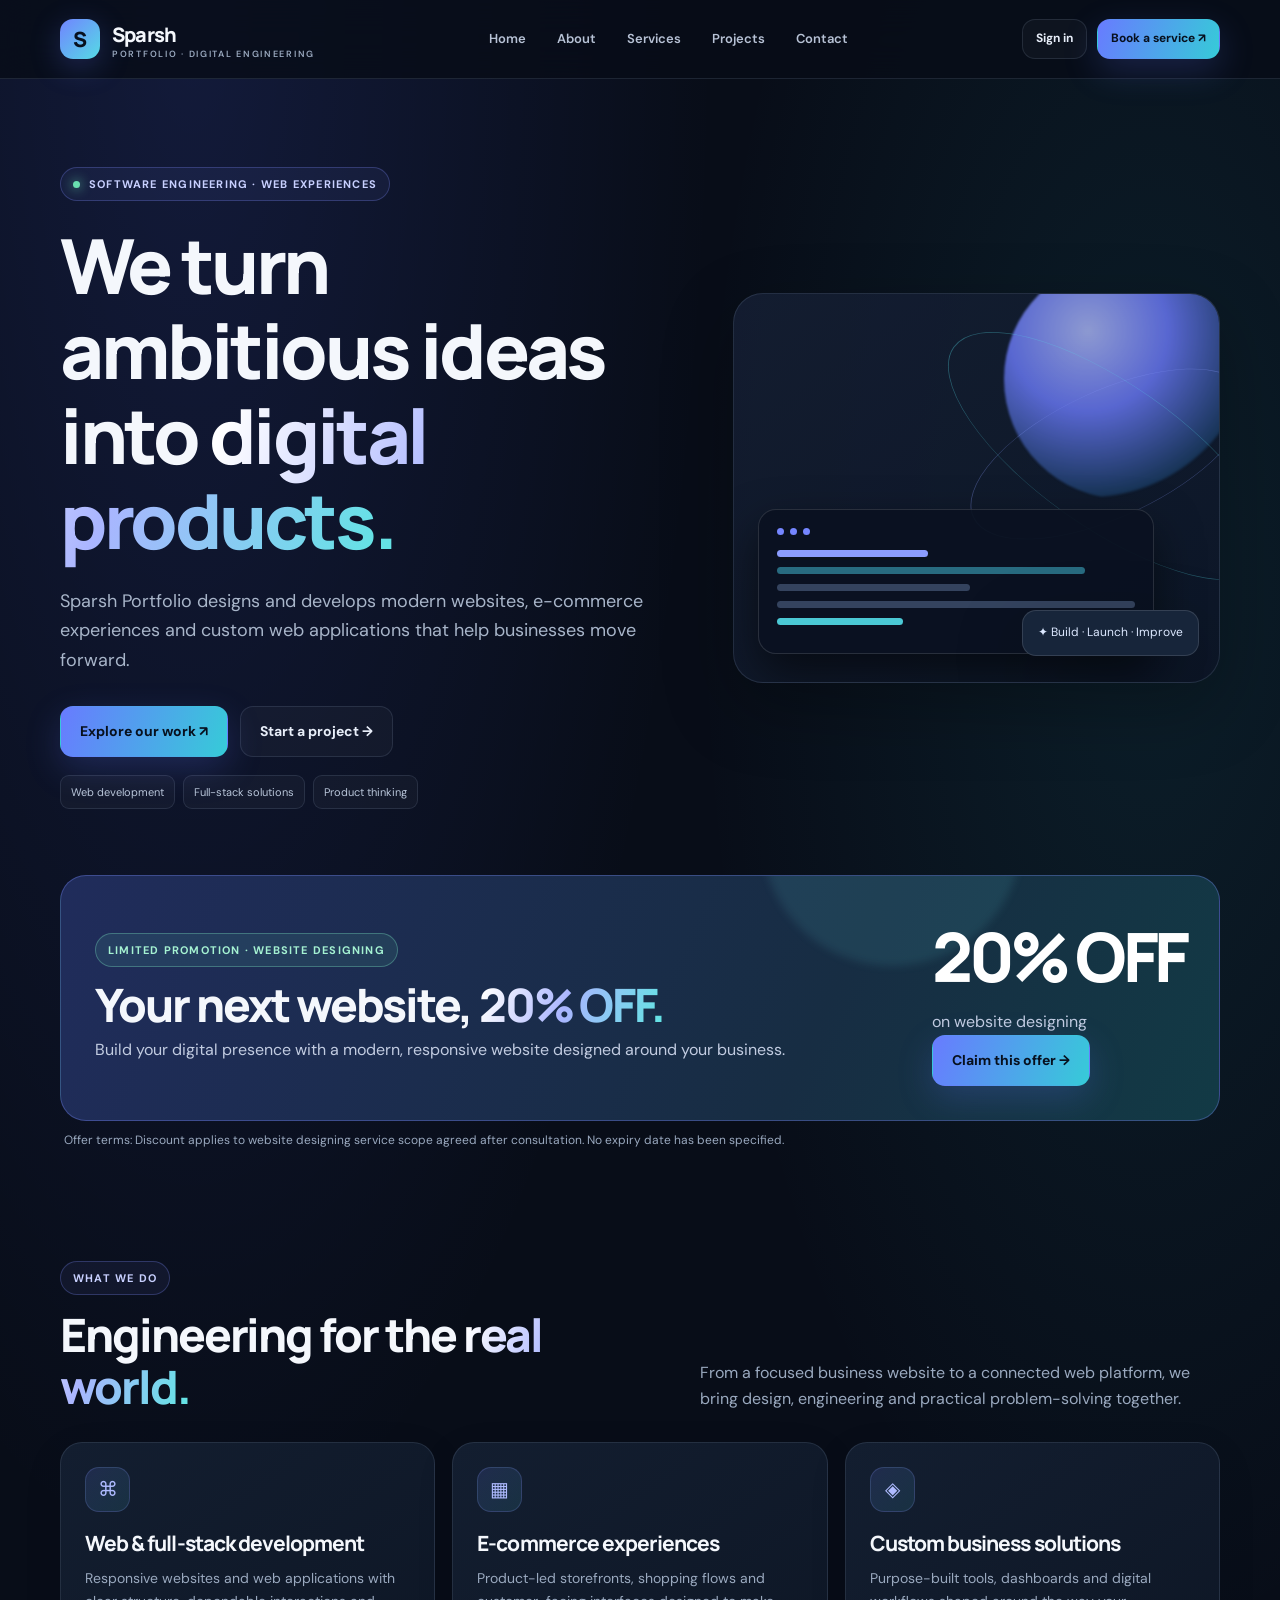
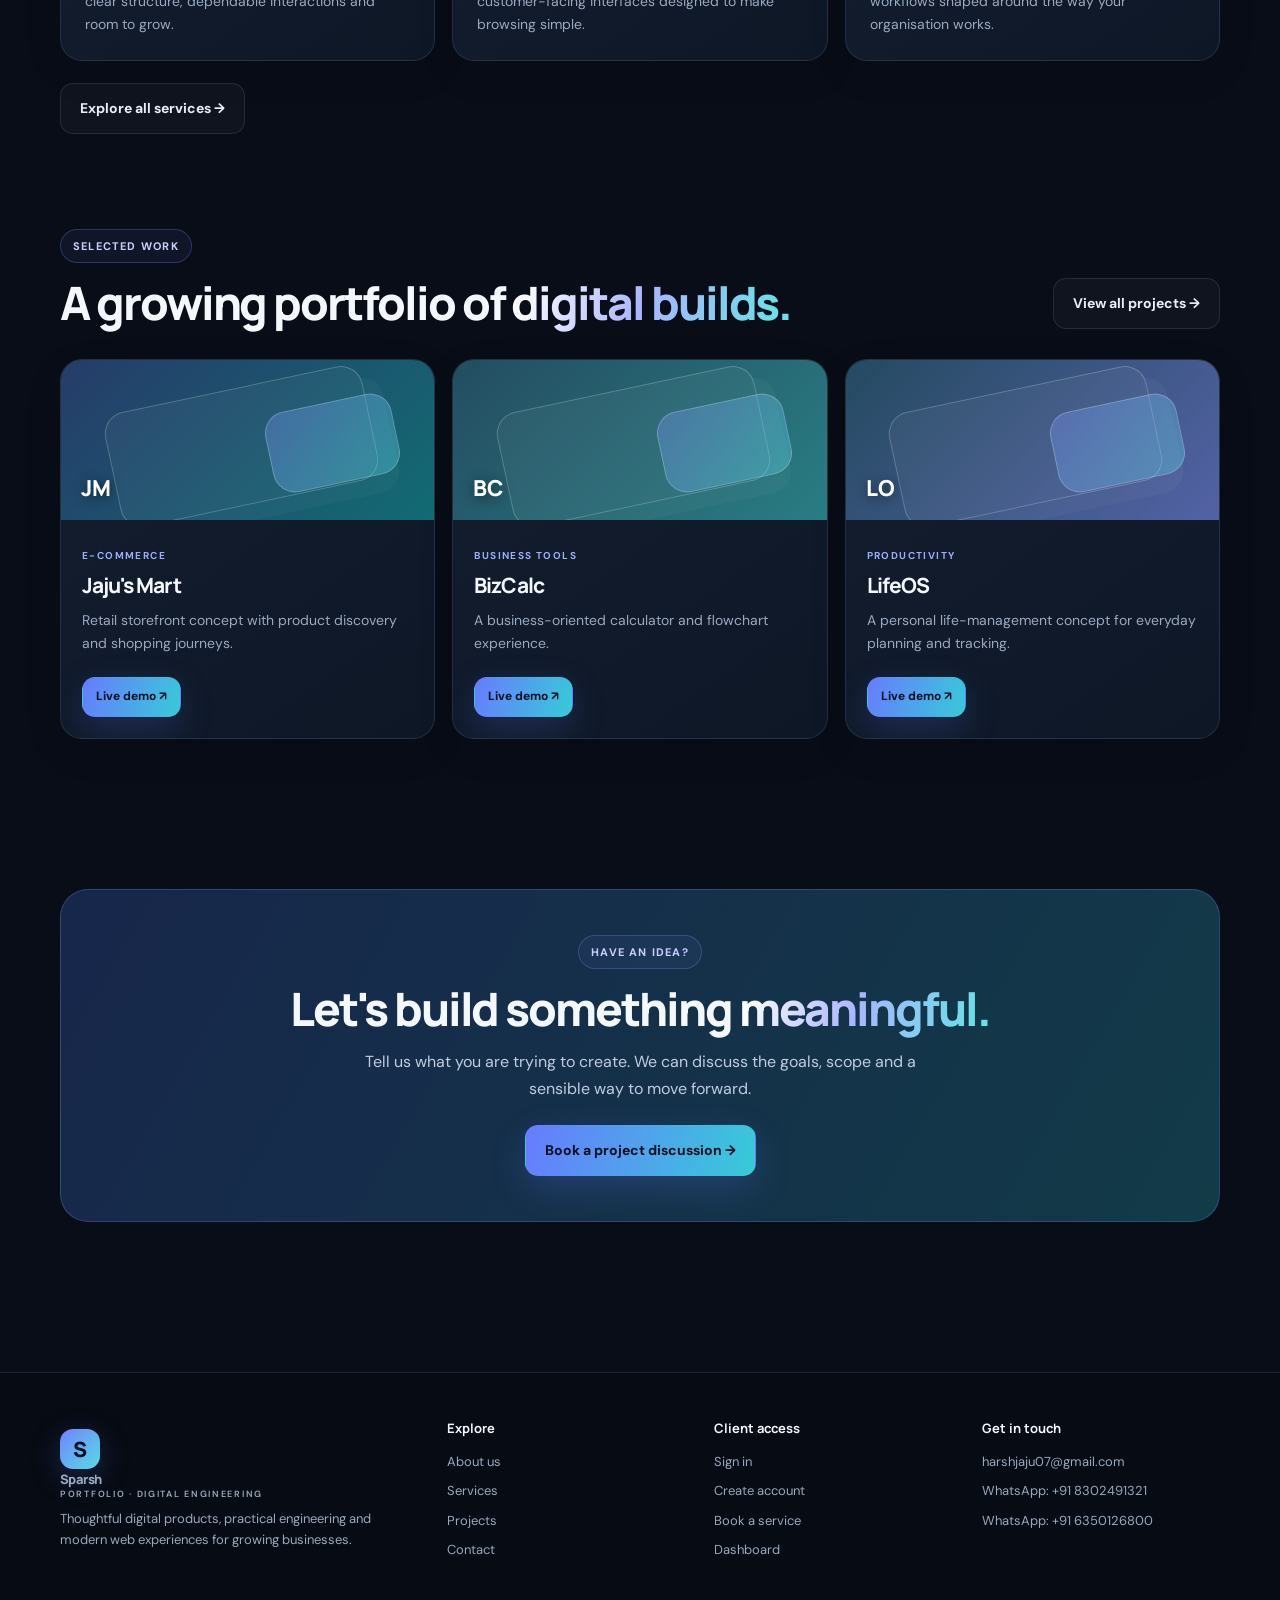
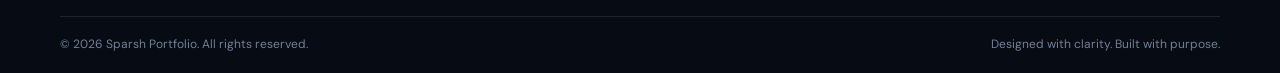
==== commit 58a3ea63: "Add files via upload" ====
--- a/index.html
+++ b/index.html
@@ -1,695 +1,30 @@
-<!DOCTYPE html>
-<html lang="en" class="scroll-smooth dark">
-<head>
-  <meta charset="UTF-8">
-  <meta name="viewport" content="width=device-width, initial-scale=1.0">
-  <title>Sparsh Portfolio | Enterprise Software, Cloud & Digital Engineering Solutions</title>
-  <meta name="description" content="Sparsh Portfolio - Delivering state-of-the-art enterprise software engineering, bespoke e-commerce ecosystems like Jaju's Mart, TITAN GYM, cloud architectures, and modern web applications.">
-  <meta name="keywords" content="Sparsh Portfolio, Jaju's Mart, TITAN GYM, Web Development, Software Engineering, Full Stack, Cloud Solutions, Digital Engineering">
-  <meta name="author" content="Sparsh Portfolio">
-  
-  <meta property="og:type" content="website">
-  <meta property="og:title" content="Sparsh Portfolio | Enterprise Engineering & Solutions">
-  <meta property="og:description" content="Explore cutting-edge digital experiences, e-commerce systems including Jaju's Mart, and cloud infrastructure engineered by Sparsh Portfolio.">
-  <meta property="og:image" content="https://images.unsplash.com/photo-1518770660439-4636190af475?auto=format&fit=crop&w=1200&q=80">
-  
-  <meta name="twitter:card" content="summary_large_image">
-  <meta name="twitter:title" content="Sparsh Portfolio | Enterprise Engineering & Solutions">
-  <meta name="twitter:description" content="Explore custom cloud solutions, web platforms, and flagship systems like Jaju's Mart and TITAN GYM.">
-
-  <link rel="icon" href="data:image/svg+xml,<svg xmlns=%22http://www.w3.org/2000/svg%22 viewBox=%220 0 100 100%22><text y=%22.9em%22 font-size=%2290%22>⚡</text></svg>">
-
-  <link rel="preconnect" href="https://fonts.googleapis.com">
-  <link rel="preconnect" href="https://fonts.gstatic.com" crossorigin>
-  <link href="https://fonts.googleapis.com/css2?family=Inter:wght@300;400;500;600;700;800&family=Outfit:wght@500;600;700;800&display=swap" rel="stylesheet">
-  
-  <script src="https://cdn.tailwindcss.com"></script>
-  <script>
-    tailwind.config = {
-      darkMode: 'class',
-      theme: {
-        extend: {
-          fontFamily: {
-            sans: ['Inter', 'sans-serif'],
-            display: ['Outfit', 'sans-serif']
-          },
-          colors: {
-            brand: {
-              50: '#eef2ff',
-              100: '#e0e7ff',
-              400: '#818cf8',
-              500: '#6366f1',
-              600: '#4f46e5',
-              700: '#4338ca',
-              cyan: '#06b6d4',
-              emerald: '#10b981',
-              dark: '#090d16',
-              card: '#0f172a',
-              border: 'rgba(255, 255, 255, 0.08)'
-            }
-          },
-          animation: {
-            'pulse-slow': 'pulse 4s cubic-bezier(0.4, 0, 0.6, 1) infinite',
-            'float': 'float 6s ease-in-out infinite',
-            'glow': 'glow 3s ease-in-out infinite alternate'
-          },
-          keyframes: {
-            float: {
-              '0%, 100%': { transform: 'translateY(0px)' },
-              '50%': { transform: 'translateY(-10px)' }
-            },
-            glow: {
-              '0%': { boxShadow: '0 0 20px rgba(99, 102, 241, 0.2)' },
-              '100%': { boxShadow: '0 0 35px rgba(6, 182, 212, 0.5)' }
-            }
-          }
-        }
-      }
-    }
-  </script>
-
-  <script src="https://unpkg.com/lucide@latest"></script>
-
-  <style>
-    ::-webkit-scrollbar { width: 7px; }
-    ::-webkit-scrollbar-track { background: #090d16; }
-    ::-webkit-scrollbar-thumb { background: #334155; border-radius: 4px; }
-    ::-webkit-scrollbar-thumb:hover { background: #6366f1; }
-    
-    .glass-card {
-      background: rgba(15, 23, 42, 0.72);
-      backdrop-filter: blur(16px);
-      -webkit-backdrop-filter: blur(16px);
-      border: 1px solid rgba(255, 255, 255, 0.07);
-    }
-    .glass-card-hover {
-      transition: all 0.3s cubic-bezier(0.16, 1, 0.3, 1);
-    }
-    .glass-card-hover:hover {
-      transform: translateY(-4px);
-      border-color: rgba(99, 102, 241, 0.4);
-      box-shadow: 0 16px 32px -8px rgba(99, 102, 241, 0.15);
-    }
-    .glass-nav {
-      background: rgba(9, 13, 22, 0.85);
-      backdrop-filter: blur(18px);
-      -webkit-backdrop-filter: blur(18px);
-      border-bottom: 1px solid rgba(255, 255, 255, 0.08);
-    }
-    .neon-text-gradient {
-      background: linear-gradient(135deg, #ffffff 0%, #cbd5e1 40%, #818cf8 70%, #06b6d4 100%);
-      -webkit-background-clip: text;
-      -webkit-text-fill-color: transparent;
-    }
-    .page-section {
-      display: none;
-      opacity: 0;
-      transform: translateY(12px) scale(0.99);
-      transition: opacity 0.4s ease, transform 0.4s cubic-bezier(0.16, 1, 0.3, 1);
-    }
-    .page-section.active {
-      display: block;
-      opacity: 1;
-      transform: translateY(0) scale(1);
-    }
-    .bg-grid-pattern {
-      background-size: 38px 38px;
-      background-image: 
-        linear-gradient(to right, rgba(255, 255, 255, 0.025) 1px, transparent 1px),
-        linear-gradient(to bottom, rgba(255, 255, 255, 0.025) 1px, transparent 1px);
-    }
-  </style>
-</head>
-<body class="bg-brand-dark text-slate-200 font-sans antialiased selection:bg-brand-500 selection:text-white min-h-screen flex flex-col relative overflow-x-hidden bg-grid-pattern">
-
-  <div class="fixed top-0 left-1/4 w-[600px] h-[600px] bg-brand-600/10 rounded-full blur-[140px] pointer-events-none -z-10 animate-pulse-slow"></div>
-  <div class="fixed bottom-10 right-10 w-[500px] h-[500px] bg-cyan-600/10 rounded-full blur-[140px] pointer-events-none -z-10"></div>
-
-  <div id="toast-container" class="fixed top-20 right-4 md:right-8 z-50 flex flex-col gap-3 max-w-sm pointer-events-none"></div>
-
-  <header class="sticky top-0 z-40 glass-nav transition-all duration-300">
-    <div class="max-w-7xl mx-auto px-4 sm:px-6 lg:px-8">
-      <div class="flex items-center justify-between h-20">
-        
-        <a href="#home" onclick="navigateTo('home'); return false;" class="flex items-center gap-3 group">
-          <div class="w-11 h-11 rounded-xl bg-gradient-to-tr from-brand-600 via-indigo-500 to-cyan-400 p-[2px] shadow-lg shadow-brand-500/20 group-hover:scale-105 transition-transform duration-300">
-            <div class="w-full h-full bg-slate-950 rounded-[10px] flex items-center justify-center">
-              <span class="font-display font-extrabold text-xl text-transparent bg-clip-text bg-gradient-to-r from-brand-400 to-cyan-400">S</span>
-            </div>
-          </div>
-          <div>
-            <div class="flex items-center gap-1.5">
-              <span class="font-display font-bold text-xl tracking-tight text-white group-hover:text-brand-400 transition-colors">Sparsh</span>
-              <span class="text-xs px-2 py-0.5 rounded-full bg-cyan-500/10 border border-cyan-500/30 text-cyan-400 font-semibold tracking-wider uppercase">Portfolio</span>
-            </div>
-            <p class="text-[10px] text-slate-400 tracking-wider font-mono">ENTERPRISE SOLUTIONS</p>
-          </div>
-        </a>
-
-        <nav class="hidden md:flex items-center p-1.5 rounded-full bg-slate-900/80 border border-white/10 shadow-inner">
-          <button onclick="navigateTo('home')" data-nav="home" class="nav-link px-4 py-2 text-sm font-medium rounded-full transition-all duration-200 text-white bg-brand-600/30 border border-brand-500/30 shadow-sm">Home</button>
-          <button onclick="navigateTo('about')" data-nav="about" class="nav-link px-4 py-2 text-sm font-medium rounded-full text-slate-300 hover:text-white transition-all duration-200">About Us</button>
-          <button onclick="navigateTo('projects')" data-nav="projects" class="nav-link px-4 py-2 text-sm font-medium rounded-full text-slate-300 hover:text-white transition-all duration-200">Projects</button>
-          <button onclick="navigateTo('services')" data-nav="services" class="nav-link px-4 py-2 text-sm font-medium rounded-full text-slate-300 hover:text-white transition-all duration-200">Services</button>
-          <button onclick="navigateTo('contact')" data-nav="contact" class="nav-link px-4 py-2 text-sm font-medium rounded-full text-slate-300 hover:text-white transition-all duration-200 flex items-center gap-1.5">
-            <span>Contact Us</span>
-            <span class="w-2 h-2 rounded-full bg-emerald-400 animate-pulse"></span>
-          </button>
-        </nav>
-
-        <div class="hidden lg:flex items-center gap-3">
-          <button onclick="navigateTo('contact')" class="relative inline-flex items-center justify-center p-0.5 overflow-hidden text-sm font-semibold rounded-xl group bg-gradient-to-br from-brand-500 to-cyan-500 hover:from-brand-500 hover:to-cyan-400 text-white shadow-lg shadow-brand-500/20 hover:shadow-cyan-500/30 transition-all duration-300">
-            <span class="relative px-5 py-2.5 transition-all ease-in duration-200 bg-slate-950 rounded-[10px] group-hover:bg-opacity-0 flex items-center gap-2">
-              <span>Start Project</span>
-              <i data-lucide="sparkles" class="w-4 h-4 text-cyan-400 group-hover:text-white transition-colors"></i>
-            </span>
-          </button>
-        </div>
-
-        <button id="mobile-toggle-btn" onclick="toggleMobileMenu()" class="md:hidden p-2 rounded-xl bg-slate-800 text-slate-300 hover:text-white focus:outline-none">
-          <i data-lucide="menu" id="mobile-menu-icon" class="w-6 h-6"></i>
-        </button>
-
-      </div>
-    </div>
-
-    <div id="mobile-menu" class="hidden md:hidden glass-card border-b border-white/10 px-4 pt-3 pb-6 space-y-2">
-      <button onclick="navigateTo('home'); toggleMobileMenu()" class="w-full text-left px-4 py-2.5 rounded-lg text-slate-200 hover:bg-white/5 font-medium flex items-center justify-between">
-        <span>Home</span>
-        <i data-lucide="home" class="w-4 h-4 text-slate-400"></i>
-      </button>
-      <button onclick="navigateTo('about'); toggleMobileMenu()" class="w-full text-left px-4 py-2.5 rounded-lg text-slate-200 hover:bg-white/5 font-medium flex items-center justify-between">
-        <span>About Us</span>
-        <i data-lucide="info" class="w-4 h-4 text-slate-400"></i>
-      </button>
-      <button onclick="navigateTo('projects'); toggleMobileMenu()" class="w-full text-left px-4 py-2.5 rounded-lg text-slate-200 hover:bg-white/5 font-medium flex items-center justify-between">
-        <span>Projects Showcase</span>
-        <span class="text-xs bg-brand-500/20 text-brand-300 px-2 py-0.5 rounded">Featured</span>
-      </button>
-      <button onclick="navigateTo('services'); toggleMobileMenu()" class="w-full text-left px-4 py-2.5 rounded-lg text-slate-200 hover:bg-white/5 font-medium flex items-center justify-between">
-        <span>Services & Capabilities</span>
-        <i data-lucide="layers" class="w-4 h-4 text-slate-400"></i>
-      </button>
-      <button onclick="navigateTo('contact'); toggleMobileMenu()" class="w-full text-left px-4 py-2.5 rounded-lg text-slate-200 hover:bg-white/5 font-medium flex items-center justify-between">
-        <span class="flex items-center gap-2">
-          <span>Contact Us</span>
-          <span class="w-2 h-2 rounded-full bg-emerald-400"></span>
-        </span>
-        <i data-lucide="send" class="w-4 h-4 text-emerald-400"></i>
-      </button>
-    </div>
-  </header>
-
-  <main class="flex-grow">
-
-    <!-- HOME PAGE -->
-    <section id="page-home" class="page-section active max-w-7xl mx-auto px-4 sm:px-6 lg:px-8 py-10 md:py-20">
-      <div class="flex justify-center mb-6">
-        <div class="inline-flex items-center gap-2 px-4 py-1.5 rounded-full glass-card border border-brand-500/30 text-xs font-medium text-slate-300 shadow-sm animate-pulse-slow">
-          <span class="flex h-2 w-2 relative">
-            <span class="animate-ping absolute inline-flex h-full w-full rounded-full bg-emerald-400 opacity-75"></span>
-            <span class="relative inline-flex rounded-full h-2 w-2 bg-emerald-500"></span>
-          </span>
-          <span>Architecting Next-Gen Enterprise Platforms</span>
-          <span class="text-slate-500">|</span>
-          <span class="text-brand-400 font-semibold flex items-center gap-1">Open for Bookings</span>
-        </div>
-      </div>
-
-      <div class="text-center max-w-4xl mx-auto space-y-6">
-        <h1 class="text-4xl sm:text-6xl lg:text-7xl font-display font-extrabold tracking-tight leading-tight">
-          Engineering Scalable <br>
-          <span class="neon-text-gradient">Digital Ecosystems</span> & Commerce.
-        </h1>
-        <p class="text-lg sm:text-xl text-slate-400 max-w-2xl mx-auto leading-relaxed">
-          Sparsh Portfolio delivers custom cloud applications, performant digital infrastructure, and full-stack software tailored for hyper-growth businesses.
-        </p>
-
-        <div class="pt-4 flex flex-col sm:flex-row items-center justify-center gap-4">
-          <button onclick="navigateTo('projects')" class="w-full sm:w-auto px-8 py-4 rounded-xl bg-gradient-to-r from-brand-600 via-indigo-600 to-cyan-500 text-white font-semibold shadow-xl shadow-brand-500/25 hover:shadow-cyan-500/40 hover:scale-[1.02] transition-all duration-300 flex items-center justify-center gap-2 group">
-            <span>Explore Showcase</span>
-            <i data-lucide="arrow-right" class="w-4 h-4 group-hover:translate-x-1 transition-transform"></i>
-          </button>
-          
-          <button onclick="navigateTo('contact')" class="w-full sm:w-auto px-8 py-4 rounded-xl glass-card hover:bg-slate-800/80 border border-white/10 text-slate-200 font-semibold hover:border-brand-500/40 hover:text-white transition-all duration-300 flex items-center justify-center gap-2">
-            <i data-lucide="message-square" class="w-4 h-4 text-cyan-400"></i>
-            <span>Schedule Consultation</span>
-          </button>
-        </div>
-      </div>
-
-      <div class="mt-16 md:mt-24">
-        <div class="relative p-1 rounded-3xl bg-gradient-to-r from-cyan-500/30 via-brand-500/30 to-purple-500/30">
-          <div class="glass-card rounded-[22px] p-6 sm:p-10 relative overflow-hidden">
-            <div class="grid grid-cols-1 lg:grid-cols-12 gap-8 items-center">
-              <div class="lg:col-span-7 space-y-6">
-                <div class="flex items-center gap-3 flex-wrap">
-                  <span class="px-3 py-1 rounded-full text-xs font-bold uppercase tracking-wider bg-emerald-500/20 text-emerald-400 border border-emerald-500/30 flex items-center gap-1.5">
-                    <span class="w-2 h-2 rounded-full bg-emerald-400 animate-ping"></span>
-                    Live Production Project
-                  </span>
-                  <span class="px-3 py-1 rounded-full text-xs font-semibold bg-brand-500/20 text-brand-300 border border-brand-500/30">
-                    Flagship E-Commerce
-                  </span>
-                </div>
-
-                <h2 class="text-3xl sm:text-4xl font-display font-bold text-white tracking-tight">
-                  Jaju's Mart — Next-Generation Grocery & Retail Platform
-                </h2>
-
-                <p class="text-slate-300 leading-relaxed text-sm sm:text-base">
-                  A high-velocity, responsive digital supermarket platform designed with lightning-fast catalog navigation, dynamic cart operations, and streamlined checkout workflows.
-                </p>
-
-                <div class="flex flex-wrap items-center gap-3 pt-4">
-                  <a href="https://jaju-s-mart.onrender.com" target="_blank" rel="noopener noreferrer" class="px-6 py-3 rounded-xl bg-gradient-to-r from-cyan-500 to-blue-600 text-white font-semibold text-sm shadow-lg shadow-cyan-500/20 hover:shadow-cyan-500/40 hover:scale-105 transition-all flex items-center gap-2">
-                    <span>Visit Live Store</span>
-                    <i data-lucide="external-link" class="w-4 h-4"></i>
-                  </a>
-
-                  <button onclick="copyProjectLink('https://jaju-s-mart.onrender.com')" class="px-4 py-3 rounded-xl bg-slate-900 hover:bg-slate-800 text-slate-400 hover:text-white text-sm border border-white/5 transition flex items-center gap-2">
-                    <i data-lucide="copy" class="w-4 h-4"></i>
-                    <span>Copy Link</span>
-                  </button>
-                </div>
-              </div>
-
-              <div class="lg:col-span-5">
-                <div class="rounded-2xl overflow-hidden border border-white/10 bg-slate-950 p-3 shadow-2xl relative">
-                  <div class="relative overflow-hidden rounded-xl aspect-[16/10] bg-slate-900">
-                    <img 
-                      src="https://images.unsplash.com/photo-1578916171728-46686eac8d58?auto=format&fit=crop&w=900&q=80" 
-                      alt="Jaju's Mart Interface Mockup"
-                      class="w-full h-full object-cover"
-                    />
-                  </div>
-                </div>
-              </div>
-            </div>
-          </div>
-        </div>
-      </div>
-    </section>
-
-    <!-- ABOUT PAGE -->
-    <section id="page-about" class="page-section max-w-7xl mx-auto px-4 sm:px-6 lg:px-8 py-10 md:py-20">
-      <div class="text-center max-w-3xl mx-auto mb-16">
-        <span class="text-xs font-bold uppercase tracking-wider text-brand-400 px-3 py-1 rounded-full bg-brand-500/10 border border-brand-500/20">Our DNA</span>
-        <h2 class="text-3xl sm:text-5xl font-display font-extrabold text-white mt-3 tracking-tight">Engineering Digital Mastery</h2>
-        <p class="text-slate-400 mt-4 text-base sm:text-lg">
-          We bridge bold technical ideas and high-performance production ecosystems.
-        </p>
-      </div>
-
-      <div class="grid grid-cols-1 md:grid-cols-3 gap-8">
-        <div class="glass-card p-8 rounded-2xl border border-white/5">
-          <div class="w-12 h-12 rounded-xl bg-brand-500/20 text-brand-400 flex items-center justify-center mb-6">
-            <i data-lucide="target" class="w-6 h-6"></i>
-          </div>
-          <h3 class="text-xl font-bold text-white mb-3">Our Mission</h3>
-          <p class="text-slate-400 text-sm leading-relaxed">
-            To empower modern retail, commerce, and enterprise brands through clean software code and fault-tolerant infrastructure.
-          </p>
-        </div>
-
-        <div class="glass-card p-8 rounded-2xl border border-white/5">
-          <div class="w-12 h-12 rounded-xl bg-cyan-500/20 text-cyan-400 flex items-center justify-center mb-6">
-            <i data-lucide="cpu" class="w-6 h-6"></i>
-          </div>
-          <h3 class="text-xl font-bold text-white mb-3">Engineering Mindset</h3>
-          <p class="text-slate-400 text-sm leading-relaxed">
-            Zero-bloat codebases, high observability, edge caching, and scalable architecture.
-          </p>
-        </div>
-
-        <div class="glass-card p-8 rounded-2xl border border-white/5">
-          <div class="w-12 h-12 rounded-xl bg-emerald-500/20 text-emerald-400 flex items-center justify-center mb-6">
-            <i data-lucide="users" class="w-6 h-6"></i>
-          </div>
-          <h3 class="text-xl font-bold text-white mb-3">Client Partnership</h3>
-          <p class="text-slate-400 text-sm leading-relaxed">
-            Direct communication, continuous deployment, and dependable engineering support.
-          </p>
-        </div>
-      </div>
-    </section>
-
-    <!-- PROJECTS SHOWCASE PAGE -->
-    <section id="page-projects" class="page-section max-w-7xl mx-auto px-4 sm:px-6 lg:px-8 py-10 md:py-20">
-      <div class="text-center max-w-3xl mx-auto mb-16">
-        <span class="text-xs font-bold uppercase tracking-wider text-cyan-400 px-3 py-1 rounded-full bg-cyan-500/10 border border-cyan-500/20">Production Portfolio</span>
-        <h2 class="text-3xl sm:text-5xl font-display font-extrabold text-white mt-3 tracking-tight">Engineered Solutions</h2>
-        <p class="text-slate-400 mt-4 text-base sm:text-lg">
-          Live enterprise platforms, custom storefronts, and conversion-focused web architectures.
-        </p>
-      </div>
-
-      <!-- PROJECTS GRID (Perfect Symmetric 2-Column Responsive Layout) -->
-      <div class="grid grid-cols-1 md:grid-cols-2 gap-8 items-stretch">
-
-        <!-- 1. JAJU'S MART -->
-        <div class="glass-card glass-card-hover rounded-3xl p-8 flex flex-col justify-between h-full border border-white/10 group">
-          <div>
-            <div class="flex items-center justify-between mb-5">
-              <span class="text-xs font-bold uppercase tracking-wider px-3 py-1 rounded-full bg-cyan-500/10 text-cyan-400 border border-cyan-500/30 flex items-center gap-1.5">
-                <span class="w-2 h-2 rounded-full bg-cyan-400"></span> E-Commerce Platform
-              </span>
-              <span class="text-xs font-mono text-slate-500">Live Production</span>
-            </div>
-
-            <h3 class="text-2xl font-display font-bold text-white group-hover:text-cyan-400 transition-colors mb-3">
-              Jaju's Mart
-            </h3>
-
-            <p class="text-slate-300 text-sm leading-relaxed mb-6">
-              Full-scale responsive supermarket storefront engineered with lightning-fast catalog browsing, reactive shopping cart state, and direct checkout workflows.
-            </p>
-
-            <div class="flex flex-wrap gap-2 mb-8">
-              <span class="px-3 py-1 rounded-lg bg-slate-900/80 border border-white/5 text-xs text-slate-300 font-mono">Tailwind CSS</span>
-              <span class="px-3 py-1 rounded-lg bg-slate-900/80 border border-white/5 text-xs text-slate-300 font-mono">JavaScript ES6</span>
-              <span class="px-3 py-1 rounded-lg bg-slate-900/80 border border-white/5 text-xs text-slate-300 font-mono">Cart Engine</span>
-              <span class="px-3 py-1 rounded-lg bg-slate-900/80 border border-white/5 text-xs text-slate-300 font-mono">Render CDN</span>
-            </div>
-          </div>
-
-          <div class="pt-5 border-t border-white/10 flex items-center justify-between">
-            <a href="https://jaju-s-mart.onrender.com" target="_blank" rel="noopener noreferrer" class="inline-flex items-center gap-2 px-5 py-2.5 rounded-xl bg-gradient-to-r from-brand-600 to-cyan-500 text-white font-semibold text-xs tracking-wider uppercase hover:opacity-95 transition-all shadow-md shadow-cyan-500/20">
-              <span>Live Store</span>
-              <i data-lucide="external-link" class="w-3.5 h-3.5"></i>
-            </a>
-            <button onclick="copyProjectLink('https://jaju-s-mart.onrender.com')" class="text-xs text-slate-400 hover:text-white transition flex items-center gap-1">
-              <i data-lucide="copy" class="w-3.5 h-3.5"></i>
-              <span>Copy Link</span>
-            </button>
-          </div>
-        </div>
-
-        <!-- 2. TITAN GYM -->
-        <div class="glass-card glass-card-hover rounded-3xl p-8 flex flex-col justify-between h-full border border-white/10 group">
-          <div>
-            <div class="flex items-center justify-between mb-5">
-              <span class="text-xs font-bold uppercase tracking-wider px-3 py-1 rounded-full bg-brand-500/10 text-brand-300 border border-brand-500/30 flex items-center gap-1.5">
-                <span class="w-2 h-2 rounded-full bg-brand-400"></span> Fitness & Lead Acquisition
-              </span>
-              <span class="text-xs font-mono text-slate-500">Live Production</span>
-            </div>
-
-            <h3 class="text-2xl font-display font-bold text-white group-hover:text-brand-300 transition-colors mb-3">
-              TITAN GYM
-            </h3>
-
-            <p class="text-slate-300 text-sm leading-relaxed mb-6">
-              High-impact industrial fitness web app with zero-scroll dynamic multi-view architecture, real-time baseline BMI metric calculator, tiered memberships, and direct WhatsApp lead dispatch.
-            </p>
-
-            <div class="flex flex-wrap gap-2 mb-8">
-              <span class="px-3 py-1 rounded-lg bg-slate-900/80 border border-white/5 text-xs text-slate-300 font-mono">Tailwind CSS</span>
-              <span class="px-3 py-1 rounded-lg bg-slate-900/80 border border-white/5 text-xs text-slate-300 font-mono">Dynamic Views</span>
-              <span class="px-3 py-1 rounded-lg bg-slate-900/80 border border-white/5 text-xs text-slate-300 font-mono">WhatsApp API</span>
-              <span class="px-3 py-1 rounded-lg bg-slate-900/80 border border-white/5 text-xs text-slate-300 font-mono">SEO Meta</span>
-            </div>
-          </div>
-
-          <div class="pt-5 border-t border-white/10 flex items-center justify-between">
-            <a href="https://titan-gym-pha0.onrender.com" target="_blank" rel="noopener noreferrer" class="inline-flex items-center gap-2 px-5 py-2.5 rounded-xl bg-gradient-to-r from-brand-600 to-cyan-500 text-white font-semibold text-xs tracking-wider uppercase hover:opacity-95 transition-all shadow-md shadow-brand-500/20">
-              <span>Live Demo</span>
-              <i data-lucide="external-link" class="w-3.5 h-3.5"></i>
-            </a>
-            <a href="https://github.com/harsh-web-developer077/TITAN-GYM" target="_blank" rel="noopener noreferrer" class="text-xs text-slate-400 hover:text-white transition flex items-center gap-1 font-mono">
-              <i data-lucide="github" class="w-3.5 h-3.5"></i>
-              <span>GitHub</span>
-            </a>
-          </div>
-        </div>
-
-      </div>
-    </section>
-
-    <!-- SERVICES PAGE -->
-    <section id="page-services" class="page-section max-w-7xl mx-auto px-4 sm:px-6 lg:px-8 py-10 md:py-20">
-      <div class="text-center max-w-3xl mx-auto mb-16">
-        <span class="text-xs font-bold uppercase tracking-wider text-brand-400 px-3 py-1 rounded-full bg-brand-500/10 border border-brand-500/20">Capabilities</span>
-        <h2 class="text-3xl sm:text-5xl font-display font-extrabold text-white mt-3 tracking-tight">Our Services</h2>
-      </div>
-
-      <div class="grid grid-cols-1 md:grid-cols-3 gap-8">
-        <div class="glass-card p-8 rounded-2xl border border-white/5">
-          <div class="w-12 h-12 rounded-xl bg-cyan-500/10 text-cyan-400 flex items-center justify-center mb-6">
-            <i data-lucide="shopping-cart" class="w-6 h-6"></i>
-          </div>
-          <h3 class="text-xl font-bold text-white mb-2">E-Commerce Platforms</h3>
-          <p class="text-slate-300 text-sm leading-relaxed">
-            Custom online stores like <span class="text-cyan-400 font-semibold">Jaju's Mart</span> with payment processing and real-time inventory management.
-          </p>
-        </div>
-
-        <div class="glass-card p-8 rounded-2xl border border-white/5">
-          <div class="w-12 h-12 rounded-xl bg-brand-500/10 text-brand-400 flex items-center justify-center mb-6">
-            <i data-lucide="code-2" class="w-6 h-6"></i>
-          </div>
-          <h3 class="text-xl font-bold text-white mb-2">Custom Web Apps</h3>
-          <p class="text-slate-300 text-sm leading-relaxed">
-            Interactive, responsive single-page applications and client-conversion platforms like <span class="text-brand-300 font-semibold">TITAN GYM</span>.
-          </p>
-        </div>
-
-        <div class="glass-card p-8 rounded-2xl border border-white/5">
-          <div class="w-12 h-12 rounded-xl bg-emerald-500/10 text-emerald-400 flex items-center justify-center mb-6">
-            <i data-lucide="cloud-lightning" class="w-6 h-6"></i>
-          </div>
-          <h3 class="text-xl font-bold text-white mb-2">Cloud & Deployments</h3>
-          <p class="text-slate-300 text-sm leading-relaxed">
-            Hosting configuration, custom domain setup, SSL, and automated CI/CD pipeline deployments.
-          </p>
-        </div>
-      </div>
-    </section>
-
-    <!-- CONTACT US PAGE -->
-    <section id="page-contact" class="page-section max-w-7xl mx-auto px-4 sm:px-6 lg:px-8 py-10 md:py-20">
-      <div class="text-center max-w-3xl mx-auto mb-16">
-        <span class="text-xs font-bold uppercase tracking-wider text-emerald-400 px-3 py-1 rounded-full bg-emerald-500/10 border border-emerald-500/20">Get In Touch</span>
-        <h2 class="text-3xl sm:text-5xl font-display font-extrabold text-white mt-3 tracking-tight">Let's Discuss Your Project</h2>
-        <p class="text-slate-400 mt-4 text-base">Fill out the form below to receive a fast reply directly from our team.</p>
-      </div>
-
-      <div class="grid grid-cols-1 lg:grid-cols-12 gap-10">
-        
-        <!-- Channels Info -->
-        <div class="lg:col-span-5 space-y-6">
-          <div class="glass-card p-6 sm:p-8 rounded-3xl border border-white/10 space-y-6">
-            <h3 class="text-xl font-bold text-white flex items-center gap-2">
-              <i data-lucide="headphones" class="w-5 h-5 text-cyan-400"></i>
-              <span>Direct Channels</span>
-            </h3>
-
-            <div class="flex items-start gap-4 p-3.5 rounded-2xl bg-slate-900/60 border border-white/5">
-              <div class="p-3 rounded-xl bg-brand-500/20 text-brand-400">
-                <i data-lucide="mail" class="w-5 h-5"></i>
-              </div>
-              <div>
-                <p class="text-xs text-slate-400">Direct Email</p>
-                <a href="mailto:harshjaju07@gmail.com" class="text-sm font-semibold text-white hover:text-brand-300 transition">harshjaju07@gmail.com</a>
-              </div>
-            </div>
-
-            <div class="flex items-start gap-4 p-3.5 rounded-2xl bg-slate-900/60 border border-white/5">
-              <div class="p-3 rounded-xl bg-emerald-500/20 text-emerald-400">
-                <i data-lucide="phone-call" class="w-5 h-5"></i>
-              </div>
-              <div>
-                <p class="text-xs text-slate-400">Call / WhatsApp</p>
-                <a href="https://wa.me/918302491321" target="_blank" class="text-sm font-semibold text-white hover:text-emerald-300 transition">+91 6350126800 / +91 8302491321</a>
-              </div>
-            </div>
-
-            <a href="https://wa.me/918302491321?text=Hello%20Sparsh%20Portfolio,%20I%20am%20interested%20in%20your%20services" target="_blank" class="w-full py-3.5 px-4 rounded-xl bg-emerald-600 hover:bg-emerald-500 text-white font-semibold text-sm shadow-lg shadow-emerald-600/30 flex items-center justify-center gap-2 transition">
-              <i data-lucide="message-circle" class="w-4 h-4"></i>
-              <span>Instant Chat on WhatsApp</span>
-            </a>
-          </div>
-        </div>
-
-        <!-- Working Form -->
-        <div class="lg:col-span-7">
-          <div class="glass-card p-6 sm:p-10 rounded-3xl border border-white/10 shadow-2xl relative">
-            <h3 class="text-2xl font-display font-bold text-white mb-2">Send an Inquiry</h3>
-            <p class="text-xs sm:text-sm text-slate-400 mb-8">Direct notification enabled to harshjaju07@gmail.com</p>
-
-            <form action="https://formsubmit.co/harshjaju07@gmail.com" method="POST" class="space-y-5">
-              
-              <input type="hidden" name="_captcha" value="false">
-              <input type="hidden" name="_template" value="table">
-              <input type="hidden" name="_subject" value="New Inquiry from Sparsh Portfolio!">
-
-              <div class="grid grid-cols-1 sm:grid-cols-2 gap-5">
-                <div class="space-y-1.5">
-                  <label class="block text-xs font-semibold text-slate-300 uppercase tracking-wider">Your Full Name *</label>
-                  <input 
-                    type="text" 
-                    name="Name" 
-                    required 
-                    placeholder="e.g. Sparsh Sharma" 
-                    class="w-full px-4 py-3 rounded-xl bg-slate-900/90 border border-white/10 text-white placeholder-slate-500 text-sm focus:outline-none focus:border-brand-500"
-                  >
-                </div>
-
-                <div class="space-y-1.5">
-                  <label class="block text-xs font-semibold text-slate-300 uppercase tracking-wider">Email Address *</label>
-                  <input 
-                    type="email" 
-                    name="Email" 
-                    required 
-                    placeholder="client@example.com" 
-                    class="w-full px-4 py-3 rounded-xl bg-slate-900/90 border border-white/10 text-white placeholder-slate-500 text-sm focus:outline-none focus:border-brand-500"
-                  >
-                </div>
-              </div>
-
-              <div class="grid grid-cols-1 sm:grid-cols-2 gap-5">
-                <div class="space-y-1.5">
-                  <label class="block text-xs font-semibold text-slate-300 uppercase tracking-wider">Phone / WhatsApp</label>
-                  <input 
-                    type="tel" 
-                    name="Phone" 
-                    placeholder="+91 8302491321" 
-                    class="w-full px-4 py-3 rounded-xl bg-slate-900/90 border border-white/10 text-white placeholder-slate-500 text-sm focus:outline-none focus:border-brand-500"
-                  >
-                </div>
-
-                <div class="space-y-1.5">
-                  <label class="block text-xs font-semibold text-slate-300 uppercase tracking-wider">Service Needed</label>
-                  <select 
-                    name="Service" 
-                    class="w-full px-4 py-3 rounded-xl bg-slate-900/90 border border-white/10 text-white text-sm focus:outline-none focus:border-brand-500"
-                  >
-                    <option value="E-Commerce Store (like Jaju's Mart)">E-Commerce Store (like Jaju's Mart)</option>
-                    <option value="Client Acquisition & Web App (like TITAN GYM)">Client Acquisition & Web App (like TITAN GYM)</option>
-                    <option value="Enterprise Web App Development">Enterprise Web App Development</option>
-                    <option value="Cloud Architecture & DevOps">Cloud Architecture & DevOps</option>
-                    <option value="General Consultation">General Technical Consultation</option>
-                  </select>
-                </div>
-              </div>
-
-              <div class="space-y-1.5">
-                <label class="block text-xs font-semibold text-slate-300 uppercase tracking-wider">Project Subject *</label>
-                <input 
-                  type="text" 
-                  name="Subject" 
-                  required 
-                  placeholder="E.g., New Web Application Request" 
-                  class="w-full px-4 py-3 rounded-xl bg-slate-900/90 border border-white/10 text-white placeholder-slate-500 text-sm focus:outline-none focus:border-brand-500"
-                >
-              </div>
-
-              <div class="space-y-1.5">
-                <label class="block text-xs font-semibold text-slate-300 uppercase tracking-wider">Project Brief *</label>
-                <textarea 
-                  name="Message" 
-                  rows="4" 
-                  required 
-                  placeholder="Tell us about the project goals, timeline, and requirements..." 
-                  class="w-full px-4 py-3 rounded-xl bg-slate-900/90 border border-white/10 text-white placeholder-slate-500 text-sm focus:outline-none focus:border-brand-500"
-                ></textarea>
-              </div>
-
-              <div class="pt-3">
-                <button 
-                  type="submit" 
-                  class="w-full py-4 rounded-xl bg-gradient-to-r from-brand-600 via-indigo-600 to-cyan-500 hover:from-brand-500 hover:to-cyan-400 text-white font-bold text-sm tracking-wide shadow-xl shadow-brand-500/25 hover:shadow-cyan-500/35 transition-all duration-300 flex items-center justify-center gap-2 group"
-                >
-                  <span>Transmit Request to Engineering Lead</span>
-                  <i data-lucide="send" class="w-4 h-4 group-hover:translate-x-1 transition-transform"></i>
-                </button>
-              </div>
-
-            </form>
-          </div>
-        </div>
-
-      </div>
-    </section>
-
-  </main>
-
-  <footer class="border-t border-white/10 bg-slate-950/80 backdrop-blur-xl mt-20">
-    <div class="max-w-7xl mx-auto px-4 sm:px-6 lg:px-8 py-12 flex flex-col sm:flex-row items-center justify-between gap-4 text-xs text-slate-500">
-      <p>© 2026 Sparsh Portfolio. All rights reserved.</p>
-      <div class="flex items-center gap-5">
-        <a href="https://jaju-s-mart.onrender.com" target="_blank" class="text-cyan-400 hover:underline">Jaju's Mart</a>
-        <a href="https://titan-gym-pha0.onrender.com" target="_blank" class="text-brand-400 hover:underline">TITAN GYM</a>
-        <button onclick="window.scrollTo({top: 0, behavior: 'smooth'})" class="hover:text-white transition flex items-center gap-1">
-          <span>Back to top</span>
-          <i data-lucide="arrow-up" class="w-3.5 h-3.5"></i>
-        </button>
-      </div>
-    </div>
-  </footer>
-
-  <script>
-    lucide.createIcons();
-
-    function navigateTo(pageId) {
-      const validPages = ['home', 'about', 'projects', 'services', 'contact'];
-      if (!validPages.includes(pageId)) pageId = 'home';
-
-      validPages.forEach(p => {
-        const el = document.getElementById(`page-${p}`);
-        if (el) {
-          if (p === pageId) {
-            el.classList.add('active');
-          } else {
-            el.classList.remove('active');
-          }
-        }
-      });
-
-      document.querySelectorAll('.nav-link').forEach(btn => {
-        const target = btn.getAttribute('data-nav');
-        if (target === pageId) {
-          btn.className = 'nav-link px-4 py-2 text-sm font-medium rounded-full transition-all duration-200 text-white bg-brand-600/40 border border-brand-500/40 shadow-sm';
-        } else {
-          btn.className = 'nav-link px-4 py-2 text-sm font-medium rounded-full text-slate-300 hover:text-white transition-all duration-200';
-        }
-      });
-
-      window.scrollTo({ top: 0, behavior: 'smooth' });
-
-      if (window.location.hash !== `#${pageId}`) {
-        history.pushState(null, null, `#${pageId}`);
-      }
-
-      lucide.createIcons();
-    }
-
-    window.addEventListener('popstate', () => {
-      const hash = window.location.hash.replace('#', '') || 'home';
-      navigateTo(hash);
-    });
-
-    function copyProjectLink(url) {
-      const textarea = document.createElement("textarea");
-      textarea.value = url;
-      textarea.style.position = "fixed";
-      textarea.style.opacity = "0";
-      document.body.appendChild(textarea);
-      textarea.select();
-      document.execCommand("copy");
-      document.body.removeChild(textarea);
-      alert("Link copied: " + url);
-    }
-
-    function toggleMobileMenu() {
-      document.getElementById('mobile-menu').classList.toggle('hidden');
-    }
-
-    window.addEventListener('DOMContentLoaded', () => {
-      const initialHash = window.location.hash.replace('#', '') || 'home';
-      navigateTo(initialHash);
-    });
-  </script>
-
-</body>
-</html>
+<!doctype html><html lang="en"><head><meta charset="utf-8"><meta name="viewport" content="width=device-width,initial-scale=1"><title>Modern Web & Software Development | Sparsh Portfolio</title><meta name="description" content="Sparsh Portfolio builds modern websites, e-commerce experiences and custom web applications."><meta name="robots" content="index, follow"><meta name="theme-color" content="#080d18"><link rel="icon" href="assets/favicon.svg" type="image/svg+xml"><link rel="stylesheet" href="css/style.css"></head><body>
+<header class="topbar"><div class="container nav">
+<a class="brand" href="index.html"><span class="brand-mark">S</span><span>Sparsh<small>PORTFOLIO · DIGITAL ENGINEERING</small></span></a>
+<nav class="navlinks" id="navlinks">
+<a href="index.html">Home</a><a href="about.html">About</a><a href="services.html">Services</a><a href="projects.html">Projects</a><a href="contact.html">Contact</a>
+</nav>
+<div class="nav-actions"><a class="btn btn-ghost btn-small" href="signin.html">Sign in</a><a class="btn btn-primary btn-small" href="booking.html">Book a service ↗</a><button class="menu-toggle" data-menu-toggle aria-label="Toggle navigation">☰</button></div>
+</div></header>
+<main>
+<section class="hero"><div class="container hero-grid"><div class="hero-copy"><span class="eyebrow"><span class="dot"></span> Software engineering · Web experiences</span><h1 style="margin-top:22px">We turn ambitious ideas into <span class="gradient-text">digital products.</span></h1><p>Sparsh Portfolio designs and develops modern websites, e-commerce experiences and custom web applications that help businesses move forward.</p><div class="hero-actions"><a class="btn btn-primary" href="projects.html">Explore our work ↗</a><a class="btn btn-ghost" href="booking.html">Start a project →</a></div><div class="tag-list"><span class="tag">Web development</span><span class="tag">Full-stack solutions</span><span class="tag">Product thinking</span></div></div><div class="hero-art"><div class="orb"></div><div class="orbit"></div><div class="orbit two"></div><div class="code-window"><div class="window-head"><i></i><i></i><i></i></div><div class="code-line" style="width:42%;background:#8b9cff"></div><div class="code-line"></div><div class="code-line"></div><div class="code-line"></div><div class="code-line" style="width:35%;background:#4bc9d5"></div></div><div class="float-tag">✦ Build · Launch · Improve</div></div></div></section>
+<section class="container" style="padding-bottom:25px"><div class="offer"><div class="offer-copy"><span class="eyebrow">Limited promotion · Website designing</span><h2 style="margin-top:12px">Your next website, <span class="gradient-text">20% OFF.</span></h2><p>Build your digital presence with a modern, responsive website designed around your business.</p></div><div class="offer-cta"><strong>20% OFF</strong><p>on website designing</p><a class="btn btn-primary" href="booking.html?service=Website%20Development">Claim this offer →</a></div></div><p class="small" style="margin:10px 4px">Offer terms: Discount applies to website designing service scope agreed after consultation. No expiry date has been specified.</p></section>
+<section class="section"><div class="container"><div class="section-head"><div><span class="eyebrow">What we do</span><h2 style="margin-top:14px">Engineering for the <span class="gradient-text">real world.</span></h2></div><p>From a focused business website to a connected web platform, we bring design, engineering and practical problem-solving together.</p></div><div class="grid">
+<article class="card"><div class="card-icon">⌘</div><h3>Web & full-stack development</h3><p>Responsive websites and web applications with clear structure, dependable interactions and room to grow.</p></article>
+<article class="card"><div class="card-icon">▦</div><h3>E-commerce experiences</h3><p>Product-led storefronts, shopping flows and customer-facing interfaces designed to make browsing simple.</p></article>
+<article class="card"><div class="card-icon">◈</div><h3>Custom business solutions</h3><p>Purpose-built tools, dashboards and digital workflows shaped around the way your organisation works.</p></article>
+</div><div style="margin-top:22px"><a class="btn btn-ghost" href="services.html">Explore all services →</a></div></div></section>
+<section class="section" style="padding-top:20px"><div class="container"><div class="section-head"><div><span class="eyebrow">Selected work</span><h2 style="margin-top:14px">A growing portfolio of <span class="gradient-text">digital builds.</span></h2></div><a class="btn btn-ghost" href="projects.html">View all projects →</a></div><div class="grid"><article class="card project-card"><div class="project-visual" style="background:linear-gradient(135deg,#263c69,#126b73)"><span>JM</span></div><div class="project-body"><span class="meta">E-commerce</span><h3>Jaju's Mart</h3><p>Retail storefront concept with product discovery and shopping journeys.</p><a class="btn btn-primary btn-small" href="https://jaju-s-mart.onrender.com" target="_blank" rel="noopener">Live demo ↗</a></div></article>
+<article class="card project-card"><div class="project-visual" style="background:linear-gradient(135deg,#244d61,#297d83)"><span>BC</span></div><div class="project-body"><span class="meta">Business tools</span><h3>BizCalc</h3><p>A business-oriented calculator and flowchart experience.</p><a class="btn btn-primary btn-small" href="https://business-flowchart.onrender.com" target="_blank" rel="noopener">Live demo ↗</a></div></article>
+<article class="card project-card"><div class="project-visual" style="background:linear-gradient(135deg,#254a61,#5362a5)"><span>LO</span></div><div class="project-body"><span class="meta">Productivity</span><h3>LifeOS</h3><p>A personal life-management concept for everyday planning and tracking.</p><a class="btn btn-primary btn-small" href="https://lifeos-odh9.onrender.com" target="_blank" rel="noopener">Live demo ↗</a></div></article>
+</div></div></section>
+<section class="section"><div class="container"><div class="cta-panel"><span class="eyebrow">Have an idea?</span><h2 style="margin-top:14px">Let's build something <span class="gradient-text">meaningful.</span></h2><p>Tell us what you are trying to create. We can discuss the goals, scope and a sensible way to move forward.</p><a class="btn btn-primary" href="booking.html">Book a project discussion →</a></div></div></section>
+</main>
+<footer class="footer"><div class="container footer-grid">
+<div><a class="brand" href="index.html"><span class="brand-mark">S</span><span>Sparsh<small>PORTFOLIO · DIGITAL ENGINEERING</small></span></a><p>Thoughtful digital products, practical engineering and modern web experiences for growing businesses.</p></div>
+<div><h4>Explore</h4><a href="about.html">About us</a><a href="services.html">Services</a><a href="projects.html">Projects</a><a href="contact.html">Contact</a></div>
+<div><h4>Client access</h4><a href="signin.html">Sign in</a><a href="signup.html">Create account</a><a href="booking.html">Book a service</a><a href="dashboard.html">Dashboard</a></div>
+<div><h4>Get in touch</h4><a href="mailto:harshjaju07@gmail.com">harshjaju07@gmail.com</a><a href="https://wa.me/918302491321" target="_blank" rel="noopener">WhatsApp: +91 8302491321</a><a href="https://wa.me/916350126800" target="_blank" rel="noopener">WhatsApp: +91 6350126800</a></div>
+</div><div class="container copyright"><span>© <span data-year></span> Sparsh Portfolio. All rights reserved.</span><span>Designed with clarity. Built with purpose.</span></div></footer>
+<script src="config.js"></script><script src="js/app.js"></script>
+</body></html>
--- a/css/style.css
+++ b/css/style.css
@@ -0,0 +1,6 @@
+
+@import url('https://fonts.googleapis.com/css2?family=DM+Sans:wght@400;500;600;700&family=Manrope:wght@400;500;600;700;800&display=swap');
+:root{--bg:#080d18;--panel:#101827;--panel2:#141f31;--line:rgba(179,198,230,.13);--text:#f4f7fc;--muted:#9aa9bf;--blue:#7c8cff;--cyan:#5de1e8;--green:#69e0b0;--radius:22px;--shadow:0 24px 70px rgba(0,0,0,.28)}
+*{box-sizing:border-box}html{scroll-behavior:smooth}body{margin:0;background:radial-gradient(ellipse at 15% 0%,rgba(80,103,255,.15),transparent 34%),radial-gradient(ellipse at 90% 18%,rgba(48,205,218,.09),transparent 28%),var(--bg);color:var(--text);font-family:'DM Sans',sans-serif;line-height:1.65}a{color:inherit;text-decoration:none}button,input,textarea,select{font:inherit}button,a{ -webkit-tap-highlight-color:transparent}.container{width:min(1160px,calc(100% - 44px));margin:auto}.topbar{position:sticky;top:0;z-index:50;background:rgba(8,13,24,.82);backdrop-filter:blur(18px);border-bottom:1px solid var(--line)}.nav{height:78px;display:flex;align-items:center;justify-content:space-between;gap:20px}.brand{display:flex;align-items:center;gap:12px;font-family:Manrope,sans-serif;font-weight:800;letter-spacing:-.04em;font-size:20px}.brand-mark{width:40px;height:40px;border-radius:13px;background:linear-gradient(135deg,#7184ff,#55dbe5);display:grid;place-items:center;color:#07101e;font-size:21px;box-shadow:0 8px 30px #647aff40}.brand small{display:block;font:600 9px 'DM Sans';letter-spacing:.19em;color:var(--muted);text-transform:uppercase;margin-top:-3px}.navlinks{display:flex;align-items:center;gap:5px}.navlinks a{padding:10px 13px;border-radius:12px;color:#b7c2d5;font-size:13px;font-weight:600;transition:.2s}.navlinks a:hover,.navlinks a.active{color:#fff;background:#ffffff0d}.nav-actions{display:flex;gap:10px;align-items:center}.menu-toggle{display:none;background:var(--panel);border:1px solid var(--line);color:#fff;padding:9px 12px;border-radius:12px}.btn{display:inline-flex;align-items:center;justify-content:center;gap:9px;padding:13px 19px;border-radius:13px;font-weight:700;font-size:14px;border:1px solid transparent;cursor:pointer;transition:transform .2s,box-shadow .2s,border-color .2s}.btn:hover{transform:translateY(-2px)}.btn-primary{background:linear-gradient(110deg,#687bff,#36cbd8);color:#07101e;box-shadow:0 12px 35px #6278ff35}.btn-primary:hover{box-shadow:0 15px 42px #6278ff55}.btn-ghost{border-color:var(--line);background:#ffffff08;color:#e8eef9}.btn-small{padding:9px 13px;font-size:12px}.eyebrow{display:inline-flex;align-items:center;gap:9px;padding:7px 12px;border:1px solid #7d8cff45;border-radius:999px;background:#7d8cff12;color:#c8d0ff;font-size:11px;font-weight:700;letter-spacing:.11em;text-transform:uppercase}.dot{width:7px;height:7px;border-radius:50%;background:var(--green);box-shadow:0 0 12px var(--green)}h1,h2,h3,h4{font-family:Manrope,sans-serif;letter-spacing:-.045em;line-height:1.12;margin:0}h1{font-size:clamp(42px,6.5vw,76px);font-weight:800}h2{font-size:clamp(30px,4vw,46px);font-weight:800}h3{font-size:21px;font-weight:750}.gradient-text{background:linear-gradient(110deg,#fff 5%,#aab5ff 47%,#65e2e5 95%);-webkit-background-clip:text;background-clip:text;color:transparent}.muted{color:var(--muted)}.hero{padding:88px 0 66px;position:relative}.hero-grid{display:grid;grid-template-columns:1.12fr .88fr;align-items:center;gap:54px}.hero-copy p{max-width:650px;font-size:18px;color:#a8b5c9;margin:23px 0 30px}.hero-actions{display:flex;gap:12px;flex-wrap:wrap}.hero-art{min-height:390px;position:relative;border:1px solid var(--line);border-radius:30px;background:linear-gradient(145deg,#151f34dd,#0d1627dd);box-shadow:var(--shadow);overflow:hidden;padding:26px}.orb{position:absolute;width:240px;height:240px;border-radius:50%;filter:blur(1px);background:radial-gradient(circle at 35% 30%,#b1bdff,#6d7dff 35%,#1b3d65 72%,transparent 73%);opacity:.78;right:-25px;top:-35px}.orbit{position:absolute;width:300px;height:300px;border:1px solid #8b9dff55;border-radius:50%;right:-40px;top:10px;transform:rotate(-25deg) scaleY(.42)}.orbit.two{width:380px;height:380px;right:-80px;top:-28px;border-color:#56dce655;transform:rotate(35deg) scaleY(.38)}.code-window{position:absolute;left:24px;right:65px;bottom:28px;border:1px solid #ffffff20;border-radius:18px;background:#0a1221ed;box-shadow:0 20px 45px #0008;padding:18px}.window-head{display:flex;gap:6px;margin-bottom:15px}.window-head i{width:7px;height:7px;border-radius:50%;background:#7586ff}.code-line{height:7px;border-radius:10px;background:#34435e;margin:10px 0}.code-line:nth-child(2){width:72%;background:#6277d8}.code-line:nth-child(3){width:86%;background:#286b80}.code-line:nth-child(4){width:54%}.float-tag{position:absolute;right:20px;bottom:26px;padding:12px 15px;background:#17253a;border:1px solid #ffffff20;border-radius:14px;font-size:12px;color:#dce8ff;box-shadow:var(--shadow)}.section{padding:75px 0}.section-head{display:flex;justify-content:space-between;align-items:end;gap:25px;margin-bottom:30px}.section-head p{max-width:520px;margin:0;color:var(--muted)}.offer{border:1px solid #7d8cff55;border-radius:26px;background:linear-gradient(115deg,#202c5b,#172d43 65%,#123a45);padding:34px;display:flex;align-items:center;justify-content:space-between;gap:24px;position:relative;overflow:hidden}.offer:after{content:"";position:absolute;width:260px;height:260px;border-radius:50%;background:#68dce51c;right:17%;top:-170px;filter:blur(4px)}.offer-copy,.offer-cta{position:relative;z-index:1}.offer strong{font:800 clamp(42px,6vw,68px) Manrope;letter-spacing:-.07em;color:#fff}.offer p{margin:7px 0 0;color:#c2cce1}.offer .eyebrow{border-color:#7be3bf55;background:#68e0b01a;color:#a5f2d2}.grid{display:grid;grid-template-columns:repeat(3,1fr);gap:17px}.card{background:linear-gradient(145deg,#131e30,#0e1726);border:1px solid var(--line);border-radius:var(--radius);padding:24px;box-shadow:0 12px 40px #00000014;transition:.25s}.card:hover{transform:translateY(-5px);border-color:#7e91ff66;box-shadow:0 20px 50px #0005}.card-icon{width:45px;height:45px;border-radius:14px;display:grid;place-items:center;background:linear-gradient(135deg,#6f83ff25,#52dce51c);border:1px solid #8b9bff33;color:#aebaff;font-size:20px;margin-bottom:20px}.card p{color:var(--muted);font-size:14px;margin:11px 0 0}.project-card{padding:0;overflow:hidden}.project-visual{height:160px;position:relative;overflow:hidden;background:linear-gradient(135deg,#1b2b52,#15505b)}.project-visual:before,.project-visual:after{content:"";position:absolute;border:1px solid #ffffff35;border-radius:22px;transform:rotate(-12deg)}.project-visual:before{width:70%;height:115px;left:13%;top:28px;background:#ffffff0b;box-shadow:18px 16px 0 #ffffff08}.project-visual:after{width:34%;height:80px;right:10%;top:42px;background:linear-gradient(135deg,#8293ff55,#5de1e855)}.project-visual span{position:absolute;left:20px;bottom:17px;font:800 22px Manrope;color:#fff;z-index:1;text-shadow:0 2px 12px #0008}.project-body{padding:21px}.project-body .meta{font-size:10px;text-transform:uppercase;letter-spacing:.14em;color:#9eacff;font-weight:700}.project-body h3{margin-top:7px}.project-body p{min-height:68px}.project-actions{display:flex;gap:9px;margin-top:17px;flex-wrap:wrap}.tag-list{display:flex;flex-wrap:wrap;gap:8px;margin-top:18px}.tag{border:1px solid var(--line);background:#ffffff08;padding:7px 10px;border-radius:9px;color:#b8c5d9;font-size:11px}.split{display:grid;grid-template-columns:1fr 1fr;gap:45px;align-items:center}.feature-list{display:grid;gap:14px;margin-top:24px}.feature{display:flex;gap:13px;align-items:flex-start}.check{width:24px;height:24px;border-radius:8px;background:#66dfb01a;color:#73e6b7;display:grid;place-items:center;flex-shrink:0}.process{counter-reset:step}.process .card{position:relative}.process .card:before{counter-increment:step;content:"0" counter(step);display:block;font:800 26px Manrope;color:#8495ff;margin-bottom:18px}.cta-panel{padding:45px;border-radius:28px;background:linear-gradient(120deg,#17264b,#123b48);border:1px solid #8195ff40;text-align:center}.cta-panel p{max-width:600px;margin:15px auto 23px;color:#c1cce0}.form-wrap{max-width:720px;margin:35px auto 0;background:#111c2d;border:1px solid var(--line);border-radius:24px;padding:28px;box-shadow:var(--shadow)}.form-grid{display:grid;grid-template-columns:1fr 1fr;gap:15px}.field{display:grid;gap:7px}.field.full{grid-column:1/-1}.field label{font-size:12px;color:#c5d0e0;font-weight:700}.field input,.field textarea,.field select{width:100%;border:1px solid #ffffff1b;background:#0a1322;color:#fff;border-radius:12px;padding:13px 14px;outline:none}.field input:focus,.field textarea:focus,.field select:focus{border-color:#8293ff;box-shadow:0 0 0 3px #8293ff20}.field textarea{min-height:125px;resize:vertical}.field option{background:#0a1322}.notice{display:none;margin-top:15px;padding:12px 14px;border-radius:12px;font-size:13px}.notice.show{display:block}.notice.success{background:#123b31;color:#a7f0d0}.notice.error{background:#49252b;color:#ffc2c9}.footer{margin-top:75px;border-top:1px solid var(--line);background:#070b13}.footer-grid{padding:48px 0;display:grid;grid-template-columns:1.5fr 1fr 1fr 1fr;gap:30px}.footer h4{font-size:13px;margin-bottom:15px;letter-spacing:0}.footer a,.footer p{display:block;color:#98a8be;font-size:13px;margin:8px 0}.footer a:hover{color:#fff}.copyright{border-top:1px solid var(--line);padding:18px 0;color:#718199;font-size:12px;display:flex;justify-content:space-between;gap:15px}.page-hero{padding:75px 0 45px}.page-hero p{max-width:700px;color:var(--muted);font-size:17px}.auth-shell{min-height:70vh;display:grid;place-items:center;padding:60px 0}.auth-card{width:min(470px,100%);background:#111c2d;border:1px solid var(--line);border-radius:24px;padding:30px;box-shadow:var(--shadow)}.auth-card h1{font-size:32px}.auth-card>p{color:var(--muted);font-size:14px}.auth-card .field{margin-top:14px}.auth-card .btn{width:100%;margin-top:18px}.inline-link{color:#9daaff;font-weight:700}.center{text-align:center}.small{font-size:12px;color:var(--muted)}.status-pill{display:inline-block;border:1px solid #f4ca7755;background:#f4ca7712;color:#f4d79b;padding:7px 11px;border-radius:999px;font-size:11px;font-weight:700}.hide{display:none!important}
+@media(max-width:900px){.navlinks{display:none;position:absolute;left:20px;right:20px;top:72px;padding:12px;background:#101a2a;border:1px solid var(--line);border-radius:17px;box-shadow:var(--shadow);flex-direction:column;align-items:stretch}.navlinks.open{display:flex}.navlinks a{padding:12px}.menu-toggle{display:block}.nav-actions .btn-ghost{display:none}.hero-grid,.split{grid-template-columns:1fr}.hero-art{min-height:330px}.grid{grid-template-columns:repeat(2,1fr)}.footer-grid{grid-template-columns:1fr 1fr}.section-head{align-items:start;flex-direction:column}}
+@media(max-width:600px){.container{width:min(100% - 30px,1160px)}.nav{height:68px}.brand{font-size:18px}.hero{padding:65px 0 40px}.hero-copy p{font-size:16px}.hero-art{min-height:285px}.offer{padding:25px;align-items:flex-start;flex-direction:column}.grid{grid-template-columns:1fr}.section{padding:55px 0}.form-grid{grid-template-columns:1fr}.field.full{grid-column:auto}.form-wrap,.auth-card{padding:21px}.footer-grid{grid-template-columns:1fr 1fr;gap:22px}.copyright{flex-direction:column}.cta-panel{padding:30px 20px}}
